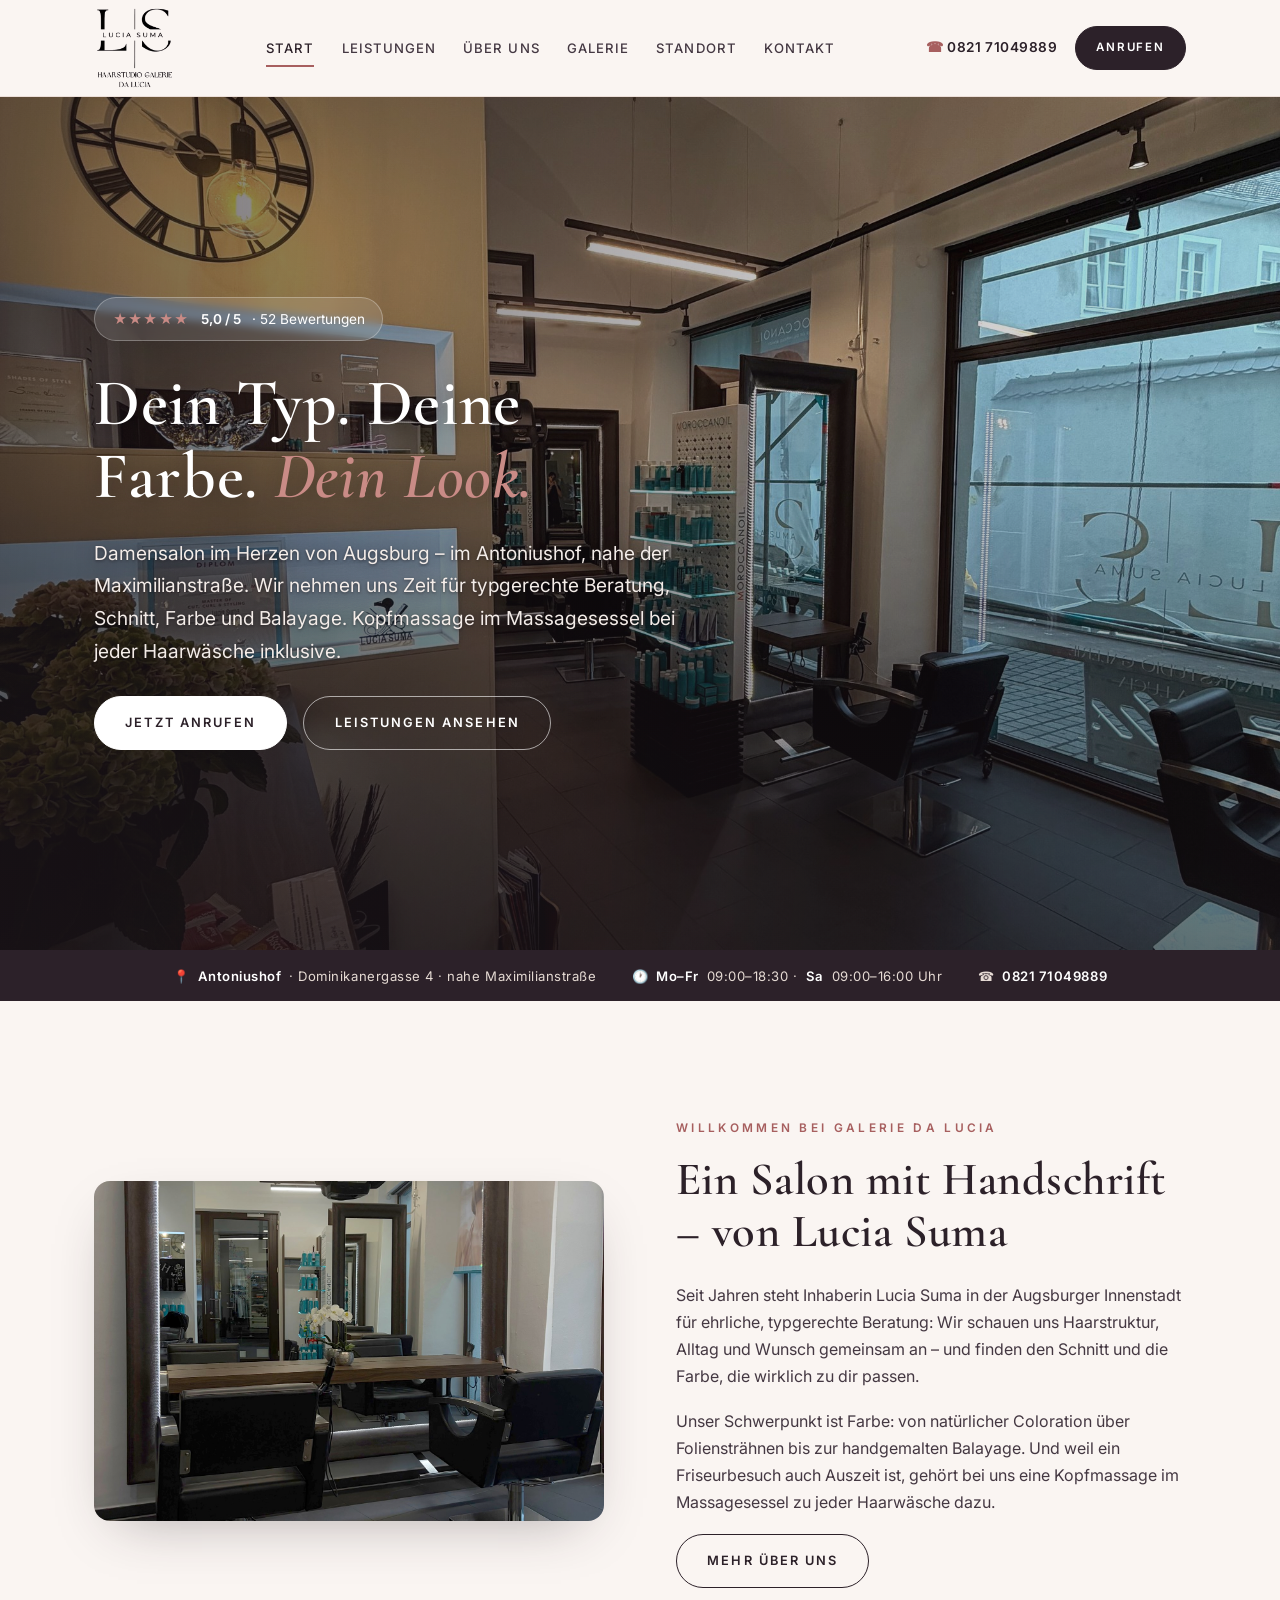
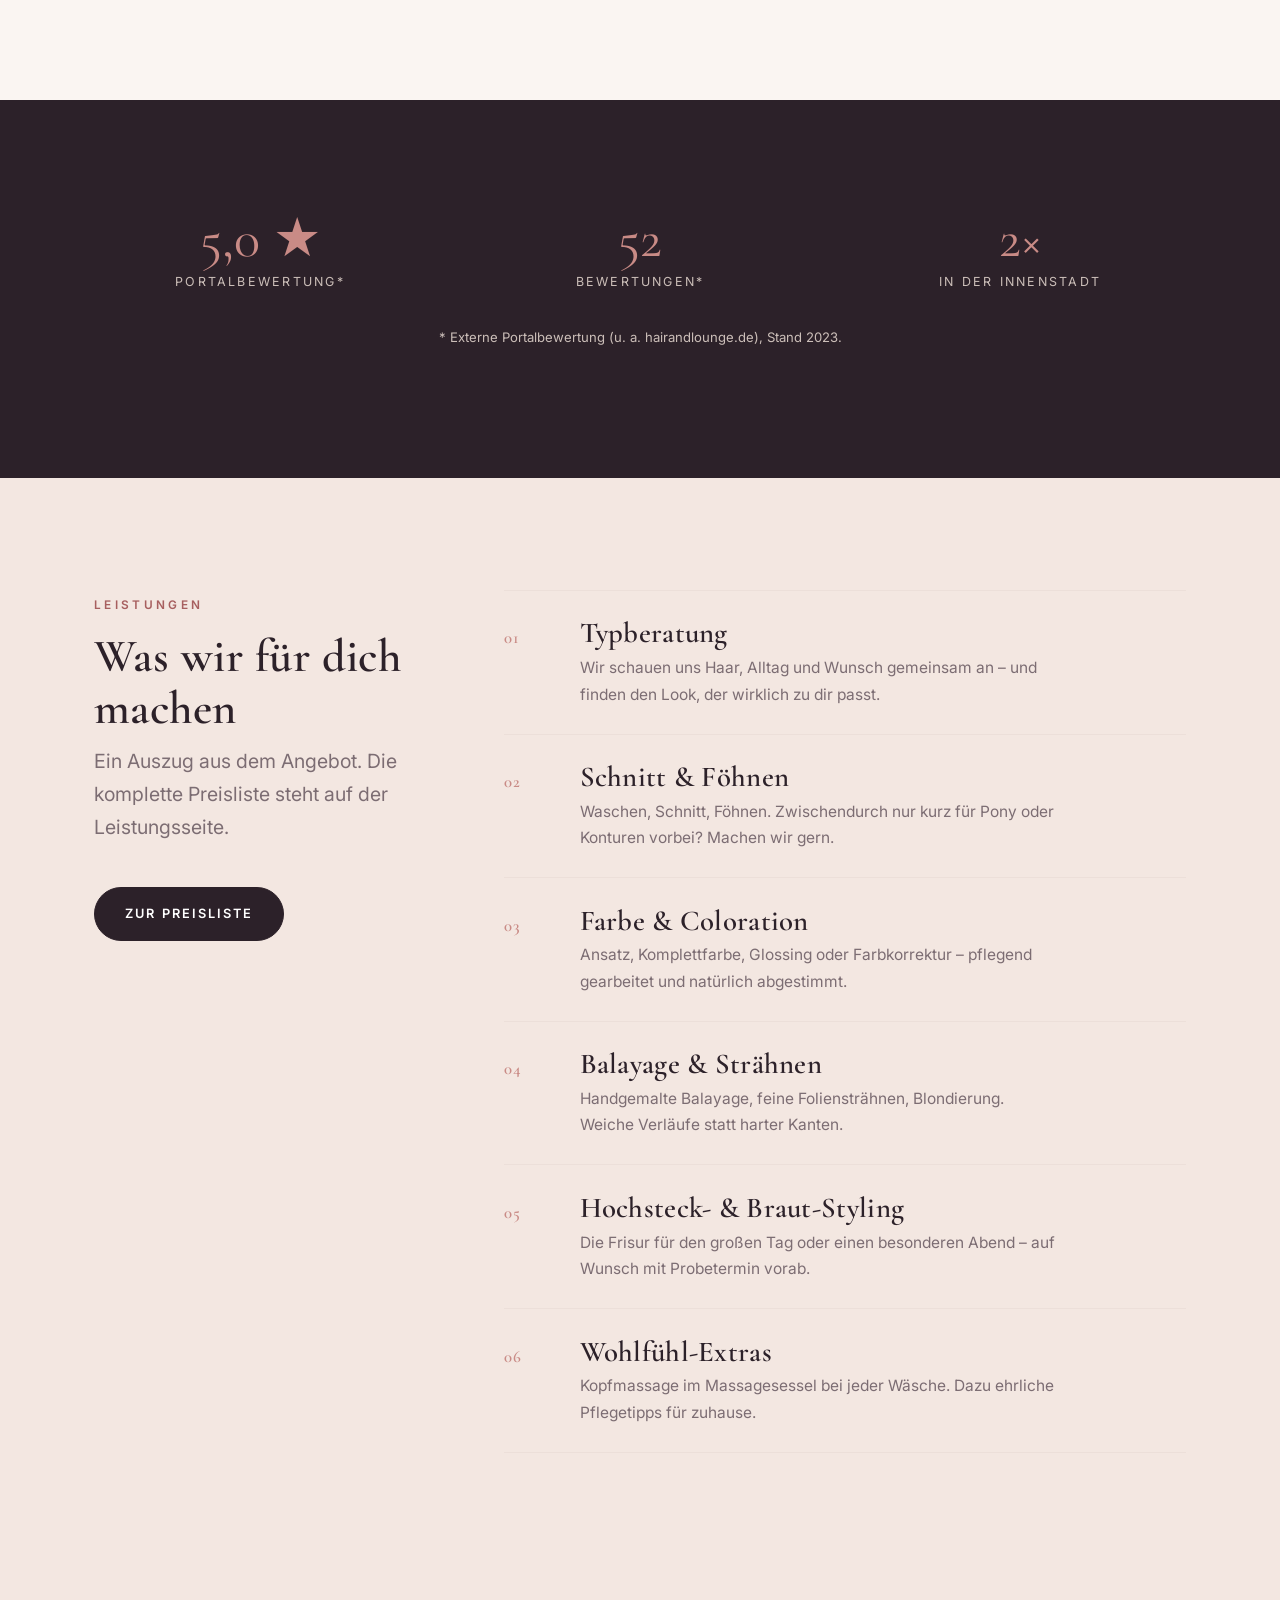
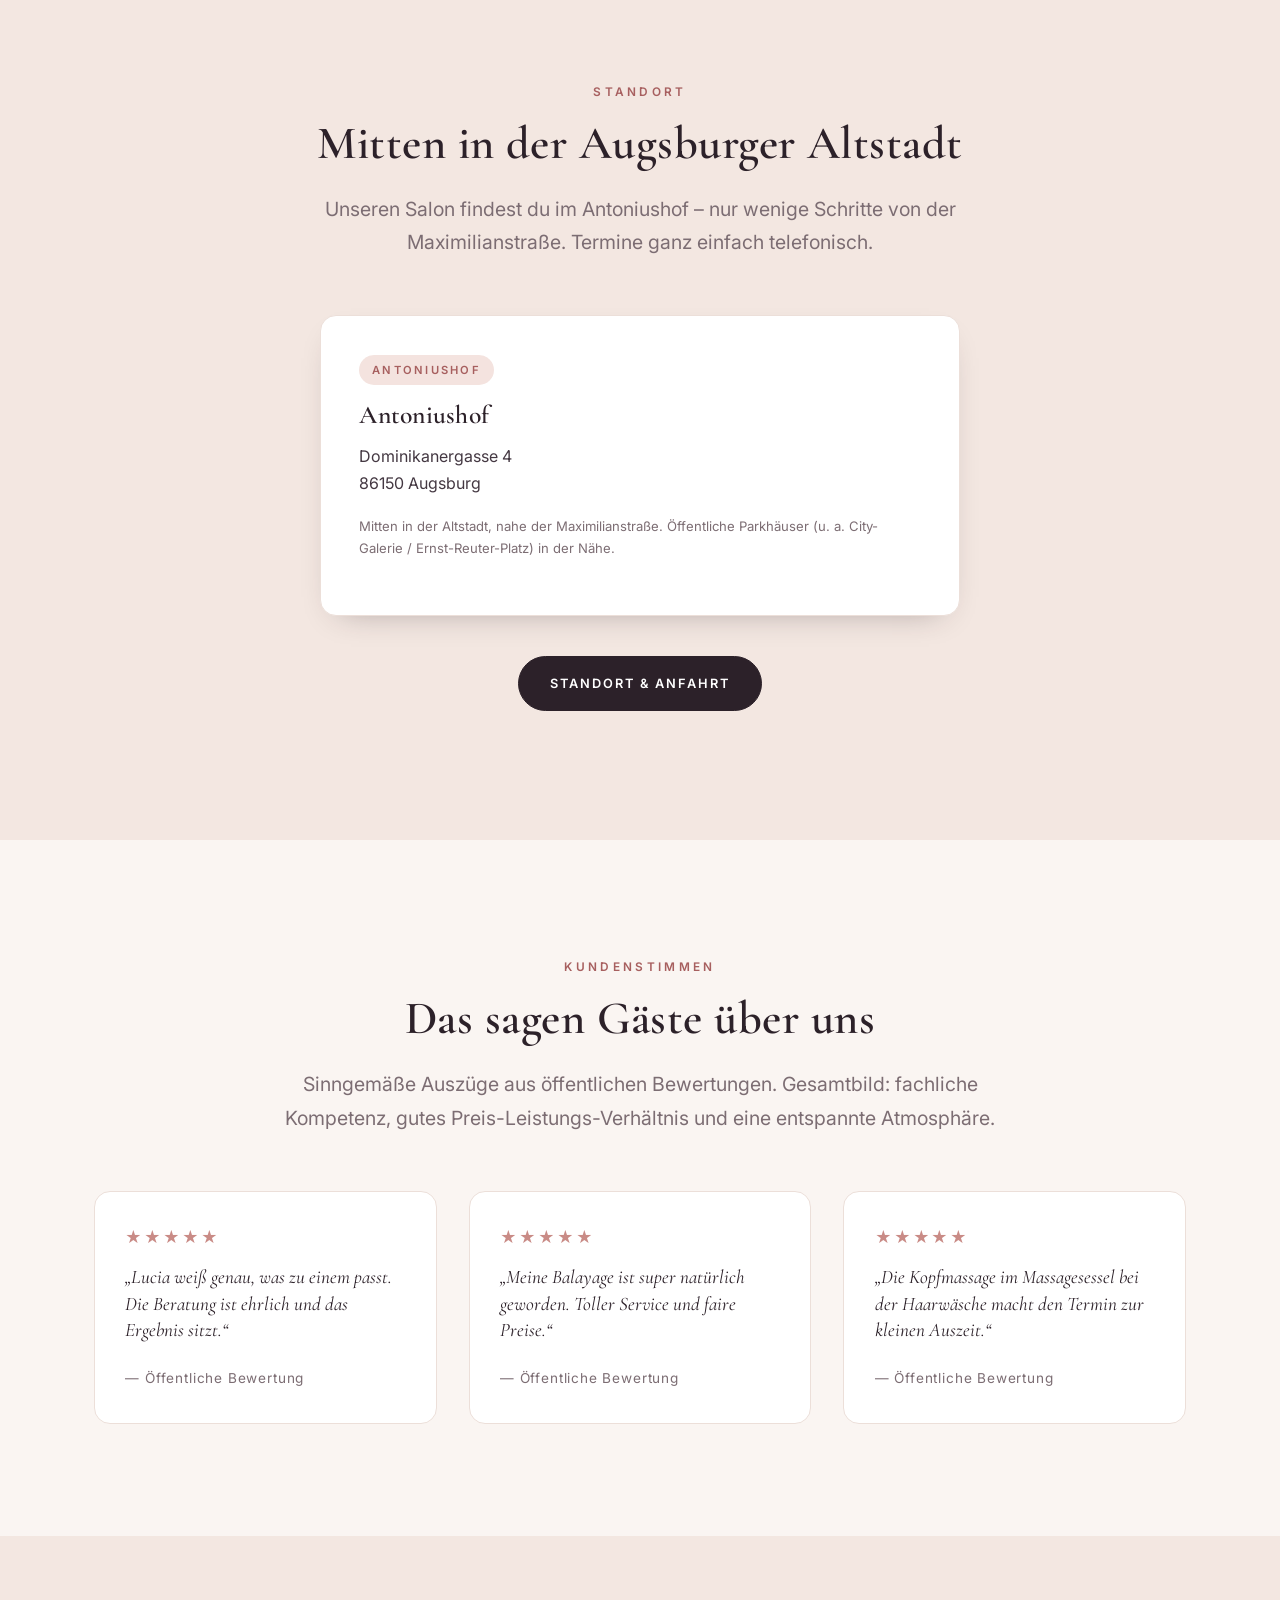
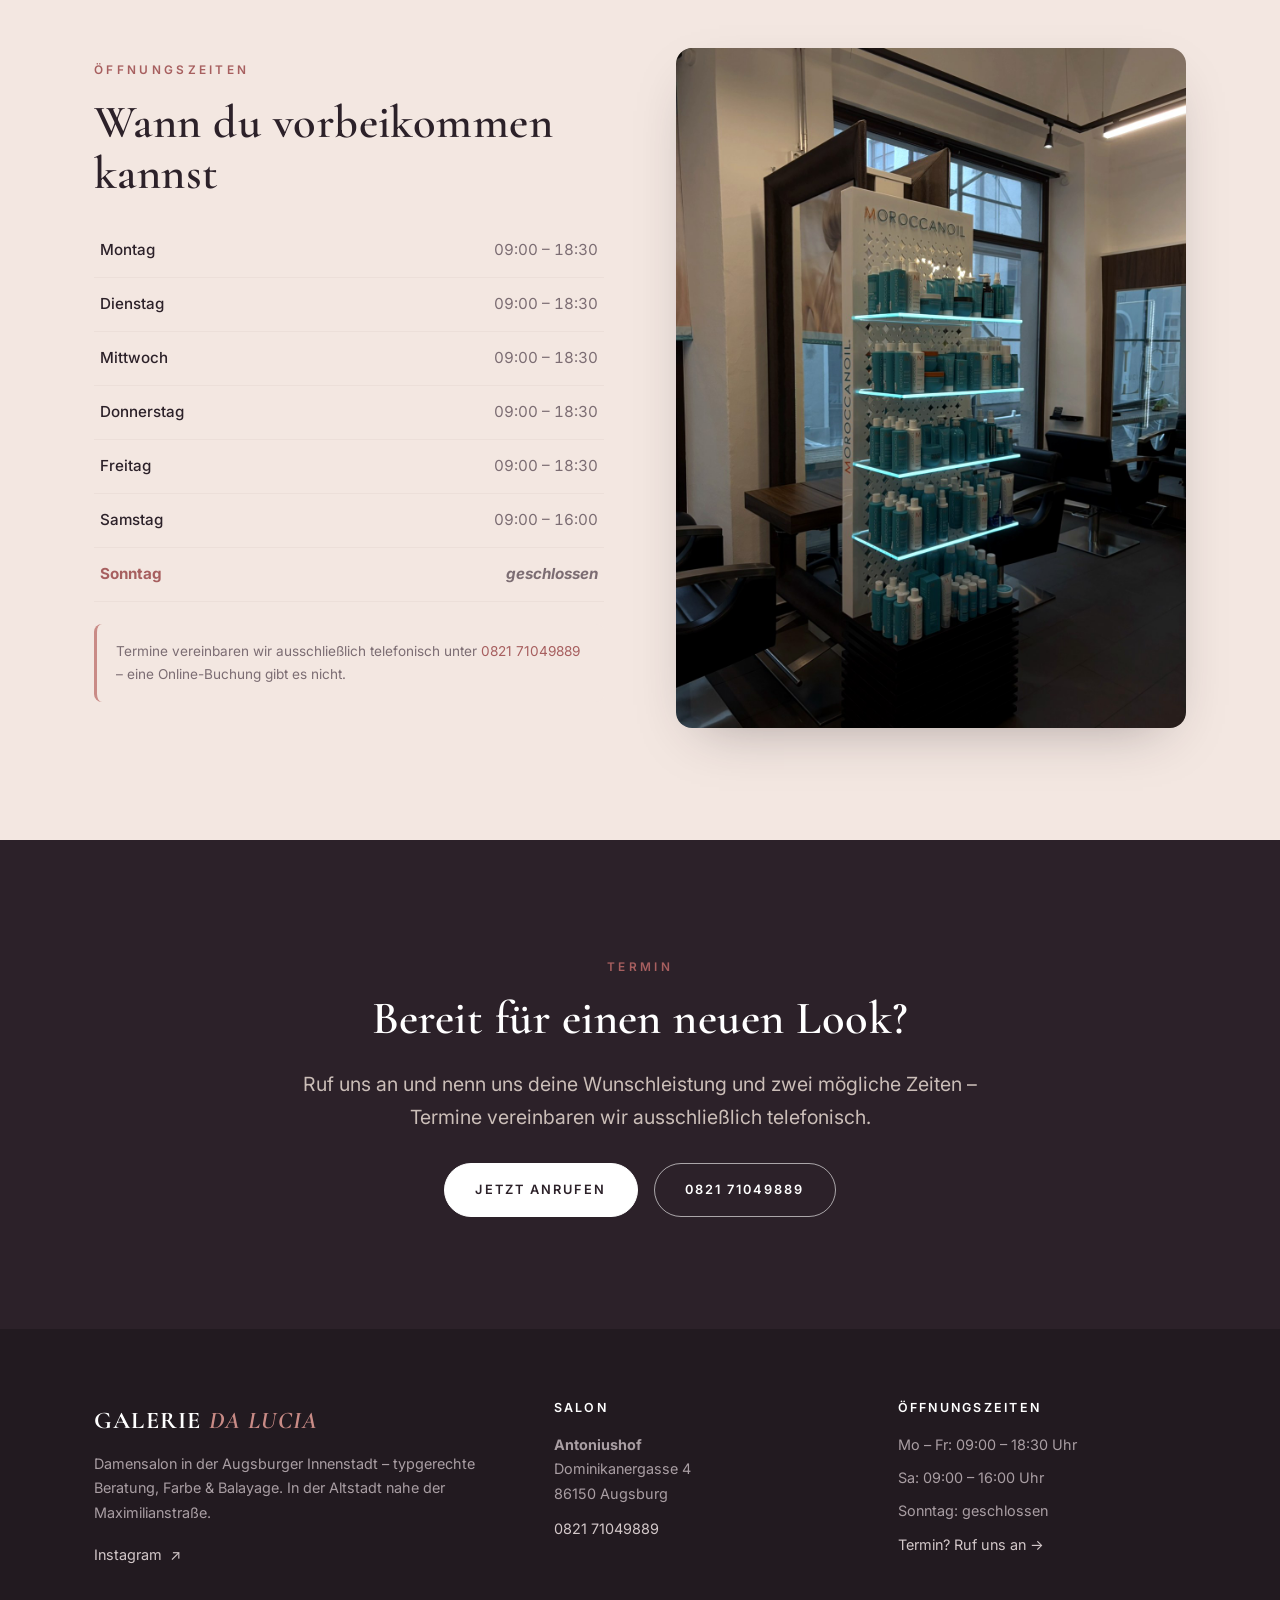
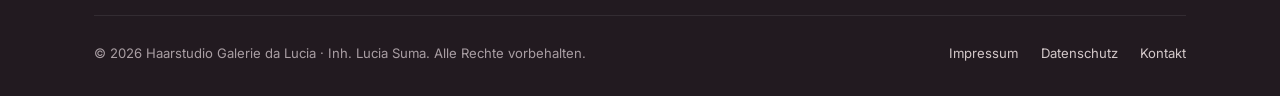
==== index.html @ c8b7c2e0 "Initial commit: Haarstudio Galerie da Lucia website Co-Authored-By: Claude Sonnet 5 <noreply@anthrop" ====
<!DOCTYPE html>
<html lang="de">
<head>
<meta charset="utf-8">
<meta name="viewport" content="width=device-width, initial-scale=1">
<title>Haarstudio Galerie da Lucia – Damensalon in Augsburg | Antoniushof, nahe Maximilianstraße</title>
<meta name="description" content="Haarstudio Galerie da Lucia – Damensalon in der Augsburger Altstadt. Typgerechte Beratung, Schnitt, Farbe und Balayage bei Lucia Suma. Im Antoniushof, Dominikanergasse 4, nahe der Maximilianstraße. Termin unter 0821 71049889.">
<link rel="icon" href="assets/img/favicon.svg" type="image/svg+xml">
<link rel="preconnect" href="https://fonts.googleapis.com">
<link rel="preconnect" href="https://fonts.gstatic.com" crossorigin>
<link href="https://fonts.googleapis.com/css2?family=Cormorant+Garamond:ital,wght@0,500;0,600;0,700;1,500;1,600;1,700&family=Inter:wght@400;500;600&display=swap" rel="stylesheet">
<link rel="stylesheet" href="css/style.css">
<meta property="og:type" content="business.business">
<meta property="og:title" content="Haarstudio Galerie da Lucia – Damensalon in Augsburg">
<meta property="og:description" content="Typgerechte Beratung, Schnitt, Farbe und Balayage bei Lucia Suma. Im Antoniushof in der Augsburger Altstadt, nahe der Maximilianstraße.">
<meta property="og:image" content="assets/img/hero.jpg">
<script type="application/ld+json">
{
  "@context": "https://schema.org",
  "@type": "HairSalon",
  "name": "Haarstudio Galerie da Lucia",
  "image": "assets/img/hero.jpg",
  "telephone": "+49 821 71049889",
  "priceRange": "€€",
  "founder": { "@type": "Person", "name": "Lucia Suma" },
  "address": {
    "@type": "PostalAddress",
    "name": "Antoniushof",
    "streetAddress": "Dominikanergasse 4",
    "postalCode": "86150",
    "addressLocality": "Augsburg",
    "addressCountry": "DE"
  },
  "openingHoursSpecification": [
    {
      "@type": "OpeningHoursSpecification",
      "dayOfWeek": ["Monday","Tuesday","Wednesday","Thursday","Friday"],
      "opens": "09:00",
      "closes": "18:30"
    },
    {
      "@type": "OpeningHoursSpecification",
      "dayOfWeek": ["Saturday"],
      "opens": "09:00",
      "closes": "16:00"
    }
  ],
  "sameAs": [
    "https://www.instagram.com/haarstudio_galerie_da_lucia/"
  ]
}
</script>
</head>
<body>

<header class="site-header">
  <div class="container site-header__inner">
    <a href="index.html" class="brand" aria-label="Haarstudio Galerie da Lucia – Lucia Suma"><img class="brand__logo" src="assets/img/logo.png" width="580" height="601" alt="Haarstudio Galerie da Lucia – Lucia Suma"></a>
    <nav class="nav" id="nav" aria-label="Hauptnavigation">
      <a href="index.html" aria-current="page">Start</a>
      <a href="leistungen.html">Leistungen</a>
      <a href="ueber-uns.html">Über uns</a>
      <a href="galerie.html">Galerie</a>
      <a href="standorte.html">Standort</a>
      <a href="kontakt.html">Kontakt</a>
    </nav>
    <div class="header-actions">
      <a href="tel:+4982171049889" class="header-phone">0821 71049889</a>
      <a href="tel:+4982171049889" class="btn btn--sm">Anrufen</a>
      <button class="nav-toggle" aria-label="Menü öffnen" aria-expanded="false" aria-controls="nav"><span></span></button>
    </div>
  </div>
</header>

<main>

  <!-- HERO -->
  <section class="hero">
    <div class="hero__bg">
      <img class="hero__img" src="assets/img/hero.jpg" alt="Innenraum des Haarstudio Galerie da Lucia in Augsburg – Stylingplätze, Produktregal und Schaufenster mit Schriftzug Lucia Suma" width="2000" height="1334" fetchpriority="high">
    </div>
    <div class="container hero__inner">
      <span class="rating-badge">
        <span class="stars">★★★★★</span>
        <strong>5,0 / 5</strong> &middot; 52 Bewertungen
      </span>
      <h1>Dein Typ. Deine Farbe. <em>Dein Look.</em></h1>
      <p>Damensalon im Herzen von Augsburg – im Antoniushof, nahe der Maximilianstraße. Wir nehmen uns Zeit für typgerechte Beratung, Schnitt, Farbe und Balayage. Kopfmassage im Massagesessel bei jeder Haarwäsche inklusive.</p>
      <div class="hero__cta">
        <a href="tel:+4982171049889" class="btn btn--light">Jetzt anrufen</a>
        <a href="leistungen.html" class="btn btn--ghost">Leistungen ansehen</a>
      </div>
    </div>
  </section>

  <!-- INFO BAR -->
  <div class="infobar">
    <div class="container">
      <span>📍 <strong>Antoniushof</strong> · Dominikanergasse 4 · nahe Maximilianstraße</span>
      <span>🕐 <strong>Mo–Fr</strong> 09:00–18:30 · <strong>Sa</strong> 09:00–16:00 Uhr</span>
      <span>☎ <strong>0821 71049889</strong></span>
    </div>
  </div>

  <!-- INTRO / SPLIT -->
  <section>
    <div class="container split reveal">
      <div class="split__media">
        <img src="assets/img/interior.jpg" alt="Stylingplatz im Haarstudio Galerie da Lucia: großer beleuchteter Spiegel, Holztresen mit Orchidee und schwarze Friseurstühle" width="1600" height="1067" loading="lazy" decoding="async">
      </div>
      <div>
        <span class="eyebrow">Willkommen bei Galerie da Lucia</span>
        <h2>Ein Salon mit Handschrift – von Lucia Suma</h2>
        <p>Seit Jahren steht Inhaberin Lucia Suma in der Augsburger Innenstadt für ehrliche, typgerechte Beratung: Wir schauen uns Haarstruktur, Alltag und Wunsch gemeinsam an – und finden den Schnitt und die Farbe, die wirklich zu dir passen.</p>
        <p>Unser Schwerpunkt ist Farbe: von natürlicher Coloration über Foliensträhnen bis zur handgemalten Balayage. Und weil ein Friseurbesuch auch Auszeit ist, gehört bei uns eine Kopfmassage im Massagesessel zu jeder Haarwäsche dazu.</p>
        <a href="ueber-uns.html" class="btn btn--ghost">Mehr über uns</a>
      </div>
    </div>
  </section>

  <!-- STATS -->
  <section class="section-ink">
    <div class="container stats reveal">
      <div class="stat"><span class="stat__num">5,0 ★</span><span class="stat__label">Portalbewertung*</span></div>
      <div class="stat"><span class="stat__num">52</span><span class="stat__label">Bewertungen*</span></div>
      <div class="stat"><span class="stat__num">2×</span><span class="stat__label">in der Innenstadt</span></div>
    </div>
    <div class="container" style="margin-top:2rem">
      <p class="lead" style="font-size:.82rem;text-align:center;margin-inline:auto">* Externe Portalbewertung (u.&nbsp;a. hairandlounge.de), Stand 2023.</p>
    </div>
  </section>

  <!-- LEISTUNGEN PREVIEW -->
  <section class="section-tint">
    <div class="container">
      <div class="services reveal">
        <div class="services__intro">
          <span class="eyebrow">Leistungen</span>
          <h2>Was wir für dich machen</h2>
          <p class="lead">Ein Auszug aus dem Angebot. Die komplette Preisliste steht auf der Leistungsseite.</p>
          <a href="leistungen.html" class="btn">Zur Preisliste</a>
        </div>
        <ol class="services__list">
          <li class="service-row">
            <span class="service-row__no">01</span>
            <div class="service-row__body">
              <h3>Typberatung</h3>
              <p>Wir schauen uns Haar, Alltag und Wunsch gemeinsam an – und finden den Look, der wirklich zu dir passt.</p>
            </div>
          </li>
          <li class="service-row">
            <span class="service-row__no">02</span>
            <div class="service-row__body">
              <h3>Schnitt &amp; Föhnen</h3>
              <p>Waschen, Schnitt, Föhnen. Zwischendurch nur kurz für Pony oder Konturen vorbei? Machen wir gern.</p>
            </div>
          </li>
          <li class="service-row">
            <span class="service-row__no">03</span>
            <div class="service-row__body">
              <h3>Farbe &amp; Coloration</h3>
              <p>Ansatz, Komplettfarbe, Glossing oder Farbkorrektur – pflegend gearbeitet und natürlich abgestimmt.</p>
            </div>
          </li>
          <li class="service-row">
            <span class="service-row__no">04</span>
            <div class="service-row__body">
              <h3>Balayage &amp; Strähnen</h3>
              <p>Handgemalte Balayage, feine Foliensträhnen, Blondierung. Weiche Verläufe statt harter Kanten.</p>
            </div>
          </li>
          <li class="service-row">
            <span class="service-row__no">05</span>
            <div class="service-row__body">
              <h3>Hochsteck- &amp; Braut-Styling</h3>
              <p>Die Frisur für den großen Tag oder einen besonderen Abend – auf Wunsch mit Probetermin vorab.</p>
            </div>
          </li>
          <li class="service-row">
            <span class="service-row__no">06</span>
            <div class="service-row__body">
              <h3>Wohlfühl-Extras</h3>
              <p>Kopfmassage im Massagesessel bei jeder Wäsche. Dazu ehrliche Pflegetipps für zuhause.</p>
            </div>
          </li>
        </ol>
      </div>
    </div>
  </section>

  <!-- STANDORTE TEASER -->
  <section class="section-tint">
    <div class="container">
      <div class="section-head text-center reveal">
        <span class="eyebrow">Standort</span>
        <h2>Mitten in der Augsburger Altstadt</h2>
        <p class="lead mx-auto">Unseren Salon findest du im Antoniushof – nur wenige Schritte von der Maximilianstraße. Termine ganz einfach telefonisch.</p>
      </div>
      <div class="location-stack reveal" style="grid-template-columns:1fr;max-width:640px;margin-inline:auto">
        <div class="location-card">
          <div class="location-card__body">
            <span class="location-card__tag">Antoniushof</span>
            <h3>Antoniushof</h3>
            <p>Dominikanergasse 4<br>86150 Augsburg</p>
            <p class="form-note">Mitten in der Altstadt, nahe der Maximilianstraße. Öffentliche Parkhäuser (u.&nbsp;a. City-Galerie / Ernst-Reuter-Platz) in der Nähe.</p>
          </div>
        </div>
      </div>
      <p class="text-center reveal" style="margin-top:2.5rem">
        <a href="standorte.html" class="btn">Standort &amp; Anfahrt</a>
      </p>
    </div>
  </section>

  <!-- TESTIMONIALS -->
  <section>
    <div class="container">
      <div class="section-head text-center reveal">
        <span class="eyebrow">Kundenstimmen</span>
        <h2>Das sagen Gäste über uns</h2>
        <p class="lead mx-auto">Sinngemäße Auszüge aus öffentlichen Bewertungen. Gesamtbild: fachliche Kompetenz, gutes Preis-Leistungs-Verhältnis und eine entspannte Atmosphäre.</p>
      </div>
      <div class="quote-grid reveal">
        <div class="quote-card">
          <div class="stars">★★★★★</div>
          <blockquote>„Lucia weiß genau, was zu einem passt. Die Beratung ist ehrlich und das Ergebnis sitzt.“</blockquote>
          <cite>— Öffentliche Bewertung</cite>
        </div>
        <div class="quote-card">
          <div class="stars">★★★★★</div>
          <blockquote>„Meine Balayage ist super natürlich geworden. Toller Service und faire Preise.“</blockquote>
          <cite>— Öffentliche Bewertung</cite>
        </div>
        <div class="quote-card">
          <div class="stars">★★★★★</div>
          <blockquote>„Die Kopfmassage im Massagesessel bei der Haarwäsche macht den Termin zur kleinen Auszeit.“</blockquote>
          <cite>— Öffentliche Bewertung</cite>
        </div>
      </div>
    </div>
  </section>

  <!-- HOURS + CTA -->
  <section class="section-tint">
    <div class="container split split--media-right reveal">
      <div>
        <span class="eyebrow">Öffnungszeiten</span>
        <h2>Wann du vorbeikommen kannst</h2>
        <table class="hours-table" aria-label="Öffnungszeiten">
          <tbody>
            <tr><th>Montag</th><td>09:00 – 18:30</td></tr>
            <tr><th>Dienstag</th><td>09:00 – 18:30</td></tr>
            <tr><th>Mittwoch</th><td>09:00 – 18:30</td></tr>
            <tr><th>Donnerstag</th><td>09:00 – 18:30</td></tr>
            <tr><th>Freitag</th><td>09:00 – 18:30</td></tr>
            <tr><th>Samstag</th><td>09:00 – 16:00</td></tr>
            <tr class="closed"><th>Sonntag</th><td>geschlossen</td></tr>
          </tbody>
        </table>
        <p class="price-note" style="margin-top:1.4rem">Termine vereinbaren wir ausschließlich telefonisch unter <a href="tel:+4982171049889">0821 71049889</a> – eine Online-Buchung gibt es nicht.</p>
      </div>
      <div class="split__media">
        <img src="assets/img/story.jpg" alt="Moroccanoil-Produktdisplay im Haarstudio Galerie da Lucia" width="1200" height="1600" loading="lazy" decoding="async">
      </div>
    </div>
  </section>

  <!-- CTA BAND -->
  <section class="cta-band">
    <div class="container reveal">
      <span class="eyebrow">Termin</span>
      <h2>Bereit für einen neuen Look?</h2>
      <p class="lead">Ruf uns an und nenn uns deine Wunschleistung und zwei mögliche Zeiten – Termine vereinbaren wir ausschließlich telefonisch.</p>
      <div class="hero__cta">
        <a href="tel:+4982171049889" class="btn btn--light">Jetzt anrufen</a>
        <a href="tel:+4982171049889" class="btn btn--ghost" style="color:#fff;border-color:rgba(255,255,255,.6)">0821 71049889</a>
      </div>
    </div>
  </section>

</main>

<footer class="site-footer">
  <div class="container">
    <div class="footer-grid">
      <div>
        <div class="footer-brand">Galerie <span>da&nbsp;Lucia</span></div>
        <p>Damensalon in der Augsburger Innenstadt – typgerechte Beratung, Farbe &amp; Balayage. In der Altstadt nahe der Maximilianstraße.</p>
        <a href="https://www.instagram.com/haarstudio_galerie_da_lucia/" target="_blank" rel="noopener">Instagram &nbsp;↗</a>
      </div>
      <div>
        <h4>Salon</h4>
        <ul>
          <li><strong>Antoniushof</strong><br>Dominikanergasse 4<br>86150 Augsburg</li>
          <li style="margin-top:.7rem"><a href="tel:+4982171049889">0821 71049889</a></li>
        </ul>
      </div>
      <div>
        <h4>Öffnungszeiten</h4>
        <ul>
          <li>Mo – Fr: 09:00 – 18:30 Uhr</li>
          <li>Sa: 09:00 – 16:00 Uhr</li>
          <li>Sonntag: geschlossen</li>
          <li style="margin-top:.6rem"><a href="tel:+4982171049889">Termin? Ruf uns an →</a></li>
        </ul>
      </div>
    </div>
    <div class="footer-bottom">
      <span>© <span data-year>2026</span> Haarstudio Galerie da Lucia · Inh. Lucia Suma. Alle Rechte vorbehalten.</span>
      <nav>
        <a href="impressum.html">Impressum</a>
        <a href="datenschutz.html">Datenschutz</a>
        <a href="kontakt.html">Kontakt</a>
      </nav>
    </div>
  </div>
</footer>

<script src="js/main.js"></script>
</body>
</html>
---- css/style.css ----
/* =========================================================
   Haarstudio Galerie da Lucia – Stylesheet
   Damensalon · Augsburg · Antoniushof (nahe Maximilianstraße)
   ========================================================= */

/* ---------- Design Tokens ---------- */
:root {
  --ink:        #2c2129;
  --ink-soft:   #443842;
  --muted:      #7c6d73;
  --line:       #ecdfd9;
  --paper:      #faf5f2;
  --paper-2:    #f3e7e1;
  --white:      #ffffff;

  --rose:       #c98b86;
  --rose-dark:  #a75f5f;
  --rose-tint:  #f4e3df;
  --gold:       #c7a875;
  --gold-dark:  #a9884f;

  --maxw: 1180px;
  --gutter: clamp(1.1rem, 4vw, 2.75rem);
  --radius: 8px;
  --radius-lg: 16px;
  --shadow: 0 20px 55px -24px rgba(44, 33, 41, .38);
  --shadow-sm: 0 12px 32px -20px rgba(44, 33, 41, .45);

  --font-head: "Cormorant Garamond", "Iowan Old Style", Georgia, serif;
  --font-body: "Inter", -apple-system, BlinkMacSystemFont, "Segoe UI", Roboto, sans-serif;

  --ease: cubic-bezier(.4, 0, .2, 1);
}

/* ---------- Reset / Base ---------- */
* { box-sizing: border-box; }

html { scroll-behavior: smooth; -webkit-text-size-adjust: 100%; }

body {
  margin: 0;
  font-family: var(--font-body);
  font-size: 1rem;
  line-height: 1.7;
  color: var(--ink-soft);
  background: var(--paper);
  -webkit-font-smoothing: antialiased;
}

img { max-width: 100%; height: auto; display: block; }

a { color: var(--rose-dark); text-decoration: none; transition: color .2s var(--ease); }
a:hover { color: var(--ink); }

h1, h2, h3, h4 {
  font-family: var(--font-head);
  color: var(--ink);
  font-weight: 600;
  line-height: 1.12;
  margin: 0 0 .5em;
  letter-spacing: .01em;
}

h1 { font-size: clamp(2.4rem, 6vw, 4.1rem); }
h2 { font-size: clamp(1.9rem, 4.4vw, 2.9rem); }
h3 { font-size: clamp(1.25rem, 2.6vw, 1.6rem); }

p { margin: 0 0 1.1rem; }

ul { margin: 0 0 1.1rem; padding-left: 1.2rem; }

hr { border: 0; border-top: 1px solid var(--line); margin: 2.5rem 0; }

.container {
  width: 100%;
  max-width: var(--maxw);
  margin-inline: auto;
  padding-inline: var(--gutter);
}

section { padding-block: clamp(3.5rem, 9vw, 7rem); }

.section-tint { background: var(--paper-2); }
.section-ink {
  background: var(--ink);
  color: #e6dbd4;
}
.section-ink h1, .section-ink h2, .section-ink h3 { color: var(--white); }

.eyebrow {
  display: inline-block;
  font-family: var(--font-body);
  font-size: .74rem;
  letter-spacing: .28em;
  text-transform: uppercase;
  color: var(--rose-dark);
  margin-bottom: 1rem;
  font-weight: 600;
}
.section-ink .eyebrow { color: var(--rose); }

.lead {
  font-size: clamp(1.05rem, 2vw, 1.22rem);
  color: var(--muted);
  max-width: 60ch;
}
.section-ink .lead { color: #ccbfb9; }

.text-center { text-align: center; }
.mx-auto { margin-inline: auto; }

/* ---------- Buttons ---------- */
.btn {
  display: inline-flex;
  align-items: center;
  gap: .55rem;
  padding: .95rem 1.9rem;
  font-family: var(--font-body);
  font-size: .8rem;
  font-weight: 600;
  letter-spacing: .16em;
  text-transform: uppercase;
  border: 1px solid var(--ink);
  background: var(--ink);
  color: var(--white);
  border-radius: 999px;
  cursor: pointer;
  transition: background .22s var(--ease), color .22s var(--ease), border-color .22s var(--ease), transform .22s var(--ease);
}
.btn:hover { background: var(--rose-dark); border-color: var(--rose-dark); color: var(--white); transform: translateY(-2px); }

.btn--ghost { background: transparent; color: var(--ink); }
.btn--ghost:hover { background: var(--ink); color: var(--white); }

.btn--light {
  background: var(--white);
  color: var(--ink);
  border-color: var(--white);
}
.btn--light:hover { background: var(--rose); border-color: var(--rose); color: var(--ink); }

.btn--sm { padding: .7rem 1.25rem; font-size: .72rem; }

/* ---------- Header ---------- */
.site-header {
  position: sticky;
  top: 0;
  z-index: 100;
  background: rgba(250, 245, 242, .92);
  backdrop-filter: blur(10px);
  border-bottom: 1px solid var(--line);
  transition: transform .35s ease;
  will-change: transform;
}
.site-header.is-hidden {
  transform: translateY(-100%);
}
body.nav-open .site-header {
  transform: none;
}
@media (prefers-reduced-motion: reduce) {
  .site-header { transition: none; }
}
.site-header__inner {
  display: flex;
  align-items: center;
  justify-content: space-between;
  gap: 1.5rem;
  min-height: 96px;
}
.brand {
  display: inline-flex;
  align-items: center;
  flex: none;
  line-height: 0;
}
.brand__logo {
  display: block;
  height: 84px;
  width: auto;
}

.nav {
  display: flex;
  align-items: center;
  gap: 1.7rem;
}
.nav a {
  font-size: .82rem;
  font-weight: 500;
  letter-spacing: .08em;
  color: var(--ink-soft);
  text-transform: uppercase;
  padding: .3rem 0;
  position: relative;
}
.nav a::after {
  content: "";
  position: absolute;
  left: 0; bottom: -3px;
  width: 0; height: 1.5px;
  background: var(--rose-dark);
  transition: width .25s var(--ease);
}
.nav a:hover::after,
.nav a[aria-current="page"]::after { width: 100%; }
.nav a[aria-current="page"] { color: var(--ink); }

.header-actions { display: flex; align-items: center; gap: 1.1rem; }
.header-phone {
  font-weight: 600;
  font-size: .85rem;
  letter-spacing: .04em;
  color: var(--ink);
  white-space: nowrap;
}
.header-phone::before { content: "\260E  "; color: var(--rose-dark); }

.nav-toggle {
  display: none;
  width: 44px; height: 44px;
  border: 1px solid var(--line);
  background: var(--white);
  border-radius: var(--radius);
  cursor: pointer;
  padding: 0;
}
.nav-toggle span,
.nav-toggle span::before,
.nav-toggle span::after {
  display: block;
  width: 20px; height: 2px;
  background: var(--ink);
  margin-inline: auto;
  position: relative;
  transition: transform .25s var(--ease), opacity .25s var(--ease);
}
.nav-toggle span::before { content: ""; position: absolute; top: -6px; left: 0; }
.nav-toggle span::after  { content: ""; position: absolute; top: 6px;  left: 0; }
.nav-open .nav-toggle span { background: transparent; }
.nav-open .nav-toggle span::before { transform: translateY(6px) rotate(45deg); }
.nav-open .nav-toggle span::after  { transform: translateY(-6px) rotate(-45deg); }

/* ---------- Hero ---------- */
.hero {
  position: relative;
  min-height: min(88vh, 780px);
  display: flex;
  align-items: flex-end;
  color: var(--white);
  overflow: hidden;
}
.hero__bg { position: absolute; inset: 0; z-index: 0; }
.hero__img {
  width: 100%;
  height: 100%;
  object-fit: cover;
  object-position: center;
  display: block;
}
.hero__bg::after {
  content: "";
  position: absolute;
  inset: 0;
  background:
    linear-gradient(
      95deg,
      rgba(28, 21, 26, .58) 0%,
      rgba(28, 21, 26, .38) 34%,
      rgba(28, 21, 26, .12) 64%,
      rgba(28, 21, 26, .02) 100%
    ),
    linear-gradient(
      180deg,
      rgba(28, 21, 26, .06) 0%,
      rgba(28, 21, 26, .16) 45%,
      rgba(28, 21, 26, .60) 100%
    );
}
.hero__inner {
  position: relative;
  z-index: 1;
  padding-block: clamp(2.5rem, 8vw, 5.5rem);
}
.hero h1 {
  color: var(--white);
  max-width: 18ch;
  margin-bottom: .35em;
  text-shadow: 0 2px 20px rgba(28, 21, 26, .4);
}
.hero h1 em { font-style: italic; color: var(--rose); }
.hero p {
  max-width: 50ch;
  font-size: clamp(1rem, 2vw, 1.2rem);
  color: #f3ece8;
  text-shadow: 0 1px 3px rgba(28, 21, 26, .55), 0 2px 18px rgba(28, 21, 26, .5);
}
.hero__cta { display: flex; flex-wrap: wrap; gap: 1rem; margin-top: 1.8rem; }
.hero .btn--ghost {
  background: transparent;
  color: var(--white);
  border-color: rgba(255, 255, 255, .6);
}
.hero .btn--ghost:hover { background: var(--white); color: var(--ink); border-color: var(--white); }

.rating-badge {
  display: inline-flex;
  align-items: center;
  gap: .7rem;
  background: rgba(255,255,255,.12);
  border: 1px solid rgba(255,255,255,.28);
  backdrop-filter: blur(4px);
  padding: .6rem 1.1rem;
  border-radius: 999px;
  font-size: .85rem;
  margin-bottom: 1.6rem;
}
.rating-badge .stars { color: var(--rose); letter-spacing: .1em; }
.rating-badge strong { font-weight: 600; }

/* ---------- Info Bar ---------- */
.infobar {
  background: var(--ink);
  color: #e6dbd4;
  font-size: .82rem;
  letter-spacing: .04em;
}
.infobar .container {
  display: flex;
  flex-wrap: wrap;
  gap: .6rem 2.2rem;
  justify-content: center;
  padding-block: .9rem;
  text-align: center;
}
.infobar strong { color: var(--white); font-weight: 600; }
.infobar span { display: inline-flex; align-items: center; gap: .5rem; }

/* ---------- Layout helpers ---------- */
.split {
  display: grid;
  grid-template-columns: 1fr 1fr;
  gap: clamp(2rem, 6vw, 4.5rem);
  align-items: center;
}
.split--media-right .split__media { order: 2; }
.split__media img {
  border-radius: var(--radius-lg);
  box-shadow: var(--shadow);
  width: 100%;
  object-fit: cover;
}

.section-head { max-width: 46rem; margin-bottom: clamp(2rem, 5vw, 3.5rem); }
.section-head.text-center { margin-inline: auto; }

/* ---------- Stat row ---------- */
.stats {
  display: grid;
  grid-template-columns: repeat(3, 1fr);
  gap: clamp(1.5rem, 4vw, 3rem);
  text-align: center;
}
.stat__num {
  font-family: var(--font-head);
  font-size: clamp(2.4rem, 5vw, 3.4rem);
  color: var(--rose);
  line-height: 1;
  display: block;
}
.stat__label {
  font-size: .78rem;
  letter-spacing: .18em;
  text-transform: uppercase;
  color: var(--muted);
}
.section-ink .stat__label { color: #cbbeb8; }

/* ---------- Service cards ---------- */
.card-grid {
  display: grid;
  grid-template-columns: repeat(auto-fit, minmax(260px, 1fr));
  gap: clamp(1.2rem, 3vw, 2rem);
}
.card-grid--4 { grid-template-columns: 1fr; }
@media (min-width: 640px) { .card-grid--4 { grid-template-columns: repeat(2, 1fr); } }
@media (min-width: 1080px) { .card-grid--4 { grid-template-columns: repeat(4, 1fr); } }
.service-card {
  border-top: 1px solid var(--line);
  padding-top: 1.6rem;
}
.service-card__icon {
  width: 22px; height: 22px;
  display: grid; place-items: center;
  color: var(--rose-dark);
  margin-bottom: 1rem;
}
.service-card__icon svg { width: 22px; height: 22px; }
.service-card h3 { margin-bottom: .5rem; font-size: 1.2rem; }
.service-card p { font-size: .95rem; color: var(--muted); margin-bottom: 0; line-height: 1.6; }

/* Helle Ghost-Variante für dunkle (.section-ink) Abschnitte */
.service-card--ghost {
  border-top: 1px solid rgba(255, 255, 255, .18);
}
.service-card--ghost .service-card__icon {
  color: var(--rose);
}
.service-card--ghost h3 { color: var(--white); }
.service-card--ghost p { color: #cbbeb8; }

/* ---------- Leistungen-Index (Startseite) ---------- */
.services {
  display: grid;
  grid-template-columns: minmax(0, 20rem) 1fr;
  gap: clamp(2rem, 7vw, 6rem);
  align-items: start;
}
.services__intro { position: sticky; top: 7.5rem; }
.services__intro .eyebrow { margin-bottom: 1rem; }
.services__intro h2 { margin-bottom: .6rem; }
.services__intro .btn { margin-top: 1.6rem; }

.services__list {
  list-style: none;
  margin: 0;
  padding: 0;
  border-top: 1px solid var(--line);
}
.service-row {
  display: grid;
  grid-template-columns: 3rem 1fr;
  gap: 0 1.75rem;
  padding: 1.6rem 0;
  border-bottom: 1px solid var(--line);
  transition: padding-left .3s var(--ease), border-color .3s var(--ease);
}
.service-row:hover { padding-left: .5rem; border-bottom-color: var(--rose); }
.service-row__no {
  font-family: var(--font-head);
  font-size: 1.05rem;
  font-weight: 600;
  color: var(--rose);
  letter-spacing: .08em;
  padding-top: .5rem;
}
.service-row__body h3 {
  font-size: clamp(1.35rem, 2.6vw, 1.8rem);
  font-weight: 600;
  line-height: 1.15;
  margin-bottom: .35rem;
}
.service-row__body p {
  color: var(--muted);
  font-size: .97rem;
  max-width: 48ch;
  margin: 0;
}
@media (max-width: 860px) {
  .services { grid-template-columns: 1fr; gap: 2.25rem; }
  .services__intro { position: static; }
}
@media (max-width: 460px) {
  .service-row { grid-template-columns: 1fr; gap: .3rem; }
  .service-row__no { padding-top: 0; }
}

/* ---------- Price list ---------- */
.price-block { margin-bottom: 3rem; }
.price-block h3 {
  padding-bottom: .6rem;
  border-bottom: 2px solid var(--rose);
  display: inline-block;
  margin-bottom: 1.4rem;
}
.price-list { list-style: none; margin: 0; padding: 0; }
.price-list li {
  display: flex;
  align-items: baseline;
  gap: 1rem;
  padding: .85rem 0;
  border-bottom: 1px dashed var(--line);
}
.price-list .name { font-weight: 500; color: var(--ink); }
.price-list .desc { display: block; font-size: .85rem; color: var(--muted); font-weight: 400; }
.price-list .dots {
  flex: 1;
  border-bottom: 1px dotted var(--line);
  transform: translateY(-4px);
}
.price-list .price { font-weight: 600; color: var(--rose-dark); white-space: nowrap; }

.price-note {
  font-size: .85rem;
  color: var(--muted);
  background: var(--paper-2);
  border-left: 3px solid var(--rose);
  padding: 1rem 1.2rem;
  border-radius: var(--radius);
}

/* ---------- Gallery ---------- */
.gallery-grid {
  display: grid;
  grid-template-columns: repeat(3, 1fr);
  gap: 16px;
}
.gallery-grid a {
  display: block;
  overflow: hidden;
  border-radius: var(--radius);
  aspect-ratio: 1 / 1;
}
.gallery-grid img {
  width: 100%; height: 100%;
  object-fit: cover;
  transition: transform .5s var(--ease);
}
.gallery-grid a:hover img { transform: scale(1.06); }

/* Lightbox */
.lightbox {
  position: fixed;
  inset: 0;
  background: rgba(28, 22, 26, .93);
  display: none;
  align-items: center;
  justify-content: center;
  z-index: 200;
  padding: 5vw;
}
.lightbox.open { display: flex; }
.lightbox img {
  max-width: 100%;
  max-height: 90vh;
  border-radius: var(--radius);
  box-shadow: var(--shadow);
}
.lightbox__close {
  position: absolute;
  top: 1.4rem; right: 1.8rem;
  background: none; border: 0;
  color: var(--white);
  font-size: 2.4rem;
  line-height: 1;
  cursor: pointer;
}

/* ---------- Testimonials ---------- */
.quote-grid {
  display: grid;
  grid-template-columns: repeat(auto-fit, minmax(280px, 1fr));
  gap: clamp(1.2rem, 3vw, 2rem);
}
.quote-card {
  background: var(--white);
  border: 1px solid var(--line);
  border-radius: var(--radius-lg);
  padding: 2rem 1.9rem;
}
.quote-card .stars { color: var(--rose); letter-spacing: .12em; margin-bottom: .8rem; }
.quote-card blockquote {
  margin: 0 0 1.2rem;
  font-family: var(--font-head);
  font-size: 1.2rem;
  font-style: italic;
  color: var(--ink);
  line-height: 1.4;
}
.quote-card cite { font-style: normal; font-size: .85rem; letter-spacing: .06em; color: var(--muted); }

/* ---------- Team ---------- */
.team-grid {
  display: grid;
  grid-template-columns: repeat(auto-fit, minmax(220px, 1fr));
  gap: clamp(1.4rem, 4vw, 2.5rem);
}
.team-member img {
  border-radius: var(--radius-lg);
  aspect-ratio: 3 / 4;
  object-fit: cover;
  margin-bottom: 1rem;
  box-shadow: var(--shadow-sm);
}
.team-member h3 { margin-bottom: .1rem; }
.team-member .role { font-size: .8rem; letter-spacing: .16em; text-transform: uppercase; color: var(--rose-dark); }

/* ---------- Team-Slider ---------- */
.team-slider {
  max-width: 380px;
  margin: 0 auto;
}
.team-slider:focus-visible {
  outline: 2px solid var(--rose-dark);
  outline-offset: 6px;
  border-radius: var(--radius);
}
.team-slider__viewport { overflow: hidden; }
.team-slider__track {
  display: flex;
  transition: transform .55s var(--ease);
  will-change: transform;
}
.team-slide {
  flex: 0 0 100%;
  min-width: 0;
  padding: .3rem;
}
.team-slide__card {
  margin: 0;
  text-align: center;
}
.team-slide__photo {
  height: clamp(240px, 38vh, 360px);
  border-radius: var(--radius-lg);
  overflow: hidden;
  background: var(--paper-2);
  box-shadow: var(--shadow-sm);
}
.team-slide__photo img {
  width: 100%;
  height: 100%;
  object-fit: cover;
  display: block;
}
.team-slide__photo--empty {
  display: grid;
  place-items: center;
  color: var(--muted);
  font-size: .8rem;
  letter-spacing: .14em;
  text-transform: uppercase;
}
.team-slide__body { padding: 1rem .5rem 0; }
.team-slide__body h3 { margin-bottom: .1rem; font-size: 1.4rem; }
.team-slide__body .role {
  font-size: .74rem;
  letter-spacing: .16em;
  text-transform: uppercase;
  color: var(--rose-dark);
  margin-bottom: .6rem;
}
.team-slide__story { color: var(--muted); margin: 0; font-size: .92rem; }

.team-slider__controls {
  display: flex;
  align-items: center;
  justify-content: center;
  gap: 1.1rem;
  margin-top: 1.2rem;
}
.team-slider__nav {
  width: 40px;
  height: 40px;
  flex: none;
  display: grid;
  place-items: center;
  border-radius: 50%;
  border: 1px solid var(--line);
  background: var(--white);
  color: var(--ink);
  font-size: 1.5rem;
  line-height: 1;
  cursor: pointer;
  box-shadow: var(--shadow-sm);
  transition: background .2s var(--ease), color .2s var(--ease), border-color .2s var(--ease);
}
.team-slider__nav:hover {
  background: var(--rose);
  color: var(--white);
  border-color: var(--rose);
}
.team-slider__dots {
  display: flex;
  gap: .5rem;
}
.team-slider__dot {
  width: 9px;
  height: 9px;
  padding: 0;
  border: 0;
  border-radius: 50%;
  background: var(--line);
  cursor: pointer;
  transition: background .2s var(--ease), transform .2s var(--ease);
}
.team-slider__dot.is-active {
  background: var(--rose-dark);
  transform: scale(1.3);
}
@media (prefers-reduced-motion: reduce) {
  .team-slider__track { transition: none; }
}
.section--tight { padding-block: clamp(2.4rem, 6vw, 4rem); }
.section--tight .section-head { margin-bottom: clamp(1.2rem, 3vw, 2rem); }

/* ---------- Preistabellen ---------- */
.price-section { margin-bottom: clamp(2.4rem, 6vw, 3.6rem); }
.price-section > h3 { margin-bottom: .3rem; }
.price-section__hint {
  color: var(--muted);
  font-size: .9rem;
  margin: 0 0 1.1rem;
}
.price-table-wrap { overflow-x: auto; }
.price-table {
  width: 100%;
  min-width: 420px;
  border-collapse: collapse;
  font-size: .96rem;
}
.price-table thead th {
  font-family: var(--font-body);
  font-weight: 600;
  font-size: .7rem;
  letter-spacing: .12em;
  text-transform: uppercase;
  color: var(--rose-dark);
  text-align: right;
  padding: 0 0 .6rem;
  border-bottom: 1px solid var(--line);
}
.price-table thead th:first-child { text-align: left; }
.price-table tbody th {
  font-family: var(--font-body);
  font-weight: 500;
  text-align: left;
  color: var(--ink);
  padding: .7rem 1.2rem .7rem 0;
  border-bottom: 1px solid var(--line);
}
.price-table tbody td {
  text-align: right;
  white-space: nowrap;
  color: var(--ink-soft);
  padding: .7rem 0 .7rem 1.2rem;
  border-bottom: 1px solid var(--line);
  font-variant-numeric: tabular-nums;
}
.price-table tbody tr:last-child th,
.price-table tbody tr:last-child td { border-bottom: 0; }
.price-table .sub {
  display: block;
  font-size: .8rem;
  font-weight: 400;
  color: var(--muted);
}
.price-table .pt-none { color: var(--muted); }

/* ---------- Galerie-Slider ---------- */
.gallery-slider {
  position: relative;
  max-width: 780px;
  margin: 0 auto;
}
.gallery-slider:focus-visible {
  outline: 2px solid var(--rose-dark);
  outline-offset: 6px;
  border-radius: var(--radius-lg);
}
.gallery-slider__viewport {
  overflow: hidden;
  border-radius: var(--radius-lg);
  box-shadow: var(--shadow-sm);
  background: var(--paper-2);
}
.gallery-slider__track {
  display: flex;
  transition: transform .55s var(--ease);
  will-change: transform;
}
.gallery-slide {
  flex: 0 0 100%;
  min-width: 0;
}
.gallery-slide a,
.gallery-slide img {
  display: block;
  width: 100%;
}
.gallery-slide img {
  height: clamp(320px, 56vh, 540px);
  object-fit: cover;
}
.gallery-slider__nav {
  position: absolute;
  top: 50%;
  transform: translateY(-50%);
  width: 42px;
  height: 42px;
  display: grid;
  place-items: center;
  border-radius: 50%;
  border: 0;
  background: rgba(255, 255, 255, .9);
  color: var(--ink);
  font-size: 1.5rem;
  line-height: 1;
  cursor: pointer;
  box-shadow: var(--shadow-sm);
  transition: background .2s var(--ease), color .2s var(--ease);
  z-index: 2;
}
.gallery-slider__nav:hover { background: var(--rose); color: var(--white); }
.gallery-slider__nav--prev { left: 12px; }
.gallery-slider__nav--next { right: 12px; }
.gallery-slider__controls {
  display: flex;
  flex-direction: column;
  align-items: center;
  gap: .9rem;
  margin-top: 1.2rem;
}
.gallery-slider__count {
  margin: 0;
  font-size: .82rem;
  letter-spacing: .14em;
  color: var(--muted);
}
.gallery-slider__dots {
  display: flex;
  flex-wrap: wrap;
  justify-content: center;
  gap: .45rem;
}
.gallery-slider__dot {
  width: 8px;
  height: 8px;
  padding: 0;
  border: 0;
  border-radius: 50%;
  background: var(--line);
  cursor: pointer;
  transition: background .2s var(--ease), transform .2s var(--ease);
}
.gallery-slider__dot.is-active { background: var(--rose-dark); transform: scale(1.3); }
.gallery-slider__hint {
  margin: 1rem 0 0;
  font-size: .82rem;
  color: var(--muted);
}
@media (prefers-reduced-motion: reduce) {
  .gallery-slider__track { transition: none; }
}

/* ---------- Social-Media-Band ---------- */
.social-band {
  display: grid;
  gap: clamp(1.5rem, 4vw, 3rem);
  align-items: center;
}
@media (min-width: 820px) {
  .social-band { grid-template-columns: 1fr 1fr; }
}
.social-band__intro .lead { margin-bottom: 0; }
.social-band__links {
  display: grid;
  gap: 1rem;
}
.social-card {
  display: flex;
  align-items: center;
  gap: 1rem;
  padding: 1.05rem 1.2rem;
  background: var(--white);
  border: 1px solid var(--line);
  border-radius: var(--radius-lg);
  box-shadow: var(--shadow-sm);
  color: var(--ink);
  transition: transform .2s var(--ease), box-shadow .2s var(--ease);
}
.social-card:hover {
  transform: translateY(-2px);
  box-shadow: var(--shadow);
  color: var(--ink);
}
.social-card__icon {
  flex: none;
  width: 44px;
  height: 44px;
  display: grid;
  place-items: center;
  border-radius: 50%;
  background: var(--rose-tint);
  color: var(--rose-dark);
}
.social-card__icon svg { width: 22px; height: 22px; display: block; }
.social-card__text {
  display: flex;
  flex-direction: column;
  line-height: 1.3;
}
.social-card__text strong { font-family: var(--font-body); font-size: .95rem; }
.social-card__text span { font-size: .85rem; color: var(--muted); }
.social-card__go { margin-left: auto; color: var(--rose-dark); font-size: 1rem; }

/* ---------- Hours table ---------- */
.hours-table { width: 100%; border-collapse: collapse; font-size: .95rem; }
.hours-table th,
.hours-table td {
  padding: .85rem .4rem;
  border-bottom: 1px solid var(--line);
  text-align: left;
}
.hours-table th { font-weight: 500; color: var(--ink); font-family: var(--font-body); }
.hours-table td { text-align: right; color: var(--muted); font-variant-numeric: tabular-nums; }
.hours-table tr.today th,
.hours-table tr.today td { color: var(--rose-dark); font-weight: 700; }
.hours-table tr.closed td { color: var(--muted); font-style: italic; }

/* ---------- Locations ---------- */
.location-card {
  background: var(--white);
  border: 1px solid var(--line);
  border-radius: var(--radius-lg);
  overflow: hidden;
  box-shadow: var(--shadow-sm);
}
.location-card__body { padding: clamp(1.6rem, 4vw, 2.4rem); }
.location-card__tag {
  display: inline-block;
  font-size: .7rem;
  letter-spacing: .2em;
  text-transform: uppercase;
  font-weight: 600;
  color: var(--rose-dark);
  background: var(--rose-tint);
  padding: .35rem .8rem;
  border-radius: 999px;
  margin-bottom: 1rem;
}
.location-card .map-embed { border: 0; border-bottom: 1px solid var(--line); border-radius: 0; }
.location-stack { display: grid; gap: clamp(1.5rem, 4vw, 2.5rem); }
@media (min-width: 900px) { .location-stack { grid-template-columns: 1fr 1fr; } }

/* ---------- Contact ---------- */
.contact-grid {
  display: grid;
  grid-template-columns: 1fr 1fr;
  gap: clamp(2rem, 6vw, 4rem);
}
.contact-detail { display: flex; gap: 1rem; margin-bottom: 1.6rem; }
.contact-detail .ico {
  flex: none;
  width: 40px; height: 40px;
  display: grid; place-items: center;
  border-radius: 50%;
  background: var(--rose-tint);
  color: var(--rose-dark);
}
.contact-detail h3 { font-size: 1rem; font-family: var(--font-body); font-weight: 600; margin-bottom: .15rem; }
.contact-detail p { margin: 0; color: var(--muted); }

/* Termin nur telefonisch – Anruf-Karte */
.call-card {
  background: var(--white);
  border: 1px solid var(--line);
  border-radius: var(--radius-lg);
  box-shadow: var(--shadow-sm);
  padding: clamp(1.6rem, 4vw, 2.4rem);
  text-align: center;
}
.call-card .eyebrow { justify-content: center; }
.call-card h2 { margin-bottom: .4rem; }
.call-card__lead { color: var(--muted); margin: 0 auto 1.6rem; max-width: 34ch; }
.call-card__phone {
  display: inline-block;
  font-family: var(--font-head);
  font-size: clamp(1.9rem, 6vw, 2.6rem);
  font-weight: 700;
  letter-spacing: .01em;
  color: var(--ink);
  margin: .2rem 0 .3rem;
}
.call-card__phone:hover { color: var(--rose-dark); }
.call-card .btn { margin-top: .4rem; }
.call-card__hint {
  margin: 1.4rem auto 0;
  padding-top: 1.2rem;
  border-top: 1px solid var(--line);
  font-size: .9rem;
  color: var(--muted);
  max-width: 40ch;
}
.call-card__hours {
  list-style: none;
  margin: 1.3rem 0 0;
  padding: 0;
  font-size: .95rem;
}
.call-card__hours li {
  display: flex;
  justify-content: space-between;
  gap: 1.5rem;
  padding: .35rem 0;
  border-bottom: 1px solid var(--line);
  color: var(--ink-soft);
}
.call-card__hours li:last-child { border-bottom: 0; }
.call-card__hours li.is-closed { color: var(--muted); }

.map-embed {
  width: 100%;
  aspect-ratio: 16 / 10;
  border: 1px solid var(--line);
  border-radius: var(--radius);
  filter: grayscale(.2) contrast(1.02);
}

/* ---------- Forms ---------- */
.form-field { margin-bottom: 1.2rem; }
.form-field label {
  display: block;
  font-size: .78rem;
  letter-spacing: .12em;
  text-transform: uppercase;
  color: var(--ink);
  margin-bottom: .45rem;
  font-weight: 600;
}
.form-field input,
.form-field textarea,
.form-field select {
  width: 100%;
  padding: .85rem 1rem;
  font: inherit;
  color: var(--ink);
  background: var(--white);
  border: 1px solid var(--line);
  border-radius: var(--radius);
  transition: border-color .2s var(--ease), box-shadow .2s var(--ease);
}
.form-field input:focus,
.form-field textarea:focus,
.form-field select:focus {
  outline: 0;
  border-color: var(--rose);
  box-shadow: 0 0 0 3px var(--rose-tint);
}
.form-field textarea { min-height: 140px; resize: vertical; }
.form-note { font-size: .82rem; color: var(--muted); }
.form-status {
  margin-top: 1rem;
  padding: .9rem 1.1rem;
  border-radius: var(--radius);
  font-size: .9rem;
  display: none;
}
.form-status.ok { display: block; background: #e9f0e5; color: #33502a; border: 1px solid #cadfbf; }
.form-status.err { display: block; background: #f7e3e1; color: #7a3a30; border: 1px solid #e8c6bf; }

/* ---------- CTA band ---------- */
.cta-band {
  background: var(--ink);
  color: var(--white);
  text-align: center;
}
.cta-band h2 { color: var(--white); }
.cta-band .lead { color: #cbbeb8; margin-inline: auto; }
.cta-band .hero__cta { justify-content: center; }

/* ---------- Page hero (interior pages) ---------- */
.page-hero {
  background: var(--ink);
  color: var(--white);
  padding-block: clamp(3rem, 8vw, 5.5rem);
  text-align: center;
}
.page-hero h1 { color: var(--white); margin-bottom: .6rem; }
.page-hero p { color: #cbbeb8; max-width: 54ch; margin-inline: auto; margin-bottom: 0; }
.breadcrumb {
  font-size: .74rem;
  letter-spacing: .16em;
  text-transform: uppercase;
  color: var(--rose);
  margin-bottom: 1rem;
}
.breadcrumb a { color: var(--rose); }

/* ---------- FAQ ---------- */
.faq { max-width: 46rem; margin-inline: auto; }
.faq details { border-bottom: 1px solid var(--line); padding: 1.2rem 0; }
.faq summary {
  cursor: pointer;
  font-family: var(--font-head);
  font-size: 1.2rem;
  color: var(--ink);
  list-style: none;
  display: flex;
  justify-content: space-between;
  gap: 1rem;
}
.faq summary::-webkit-details-marker { display: none; }
.faq summary::after { content: "+"; color: var(--rose-dark); font-size: 1.4rem; line-height: 1; }
.faq details[open] summary::after { content: "\2013"; }
.faq details p { margin: 1rem 0 0; color: var(--muted); }

/* ---------- Footer ---------- */
.site-footer {
  background: #221a20;
  color: #a99ea3;
  font-size: .9rem;
  padding-block: clamp(3rem, 7vw, 4.5rem) 2rem;
}
.footer-grid {
  display: grid;
  grid-template-columns: 1.4fr 1fr 1fr;
  gap: clamp(2rem, 5vw, 3.5rem);
  margin-bottom: 3rem;
}
.site-footer h4 {
  color: var(--white);
  font-family: var(--font-body);
  font-size: .78rem;
  letter-spacing: .18em;
  text-transform: uppercase;
  margin-bottom: 1.1rem;
}
.site-footer a { color: #d3c8c9; }
.site-footer a:hover { color: var(--rose); }
.site-footer ul { list-style: none; padding: 0; margin: 0; }
.site-footer li { margin-bottom: .55rem; }
.footer-brand {
  font-family: var(--font-head);
  font-size: 1.5rem;
  font-weight: 700;
  letter-spacing: .05em;
  text-transform: uppercase;
  color: var(--white);
  margin-bottom: .6rem;
}
.footer-brand span { color: var(--rose); font-style: italic; }
.footer-bottom {
  border-top: 1px solid rgba(255,255,255,.08);
  padding-top: 1.6rem;
  display: flex;
  flex-wrap: wrap;
  justify-content: space-between;
  gap: 1rem;
  font-size: .82rem;
}
.footer-bottom nav { display: flex; gap: 1.4rem; flex-wrap: wrap; }

/* ---------- Reveal animation ---------- */
.reveal {
  opacity: 0;
  transform: translateY(24px);
  transition: opacity .7s var(--ease), transform .7s var(--ease);
}
.reveal.in { opacity: 1; transform: none; }
@media (prefers-reduced-motion: reduce) {
  .reveal { opacity: 1; transform: none; transition: none; }
  html { scroll-behavior: auto; }
}

/* ---------- Responsive ---------- */
@media (max-width: 1000px) {
  .brand__logo { height: 64px; }
  .site-header__inner { min-height: 82px; }
  .nav {
    position: fixed;
    inset: 84px 0 auto 0;
    flex-direction: column;
    align-items: flex-start;
    gap: 0;
    background: var(--paper);
    border-bottom: 1px solid var(--line);
    padding: .5rem var(--gutter) 1.5rem;
    transform: translateY(-140%);
    transition: transform .3s var(--ease);
    box-shadow: var(--shadow);
  }
  .nav-open .nav { transform: translateY(0); }
  .nav a { width: 100%; padding: .9rem 0; border-bottom: 1px solid var(--line); font-size: .9rem; }
  .nav a::after { display: none; }
  .nav-toggle { display: block; }
  .header-phone { display: none; }
  .header-actions .btn { display: none; }
}

@media (max-width: 780px) {
  .split { grid-template-columns: 1fr; }
  .split--media-right .split__media { order: 0; }
  .stats { grid-template-columns: 1fr; gap: 2rem; }
  .contact-grid { grid-template-columns: 1fr; }
  .footer-grid { grid-template-columns: 1fr; gap: 2rem; }
  .gallery-grid { grid-template-columns: repeat(2, 1fr); gap: 12px; }
}

@media (max-width: 460px) {
  .hero__cta { flex-direction: column; align-items: stretch; }
  .hero__cta .btn { justify-content: center; }
  .gallery-grid { grid-template-columns: 1fr; gap: 14px; }
}
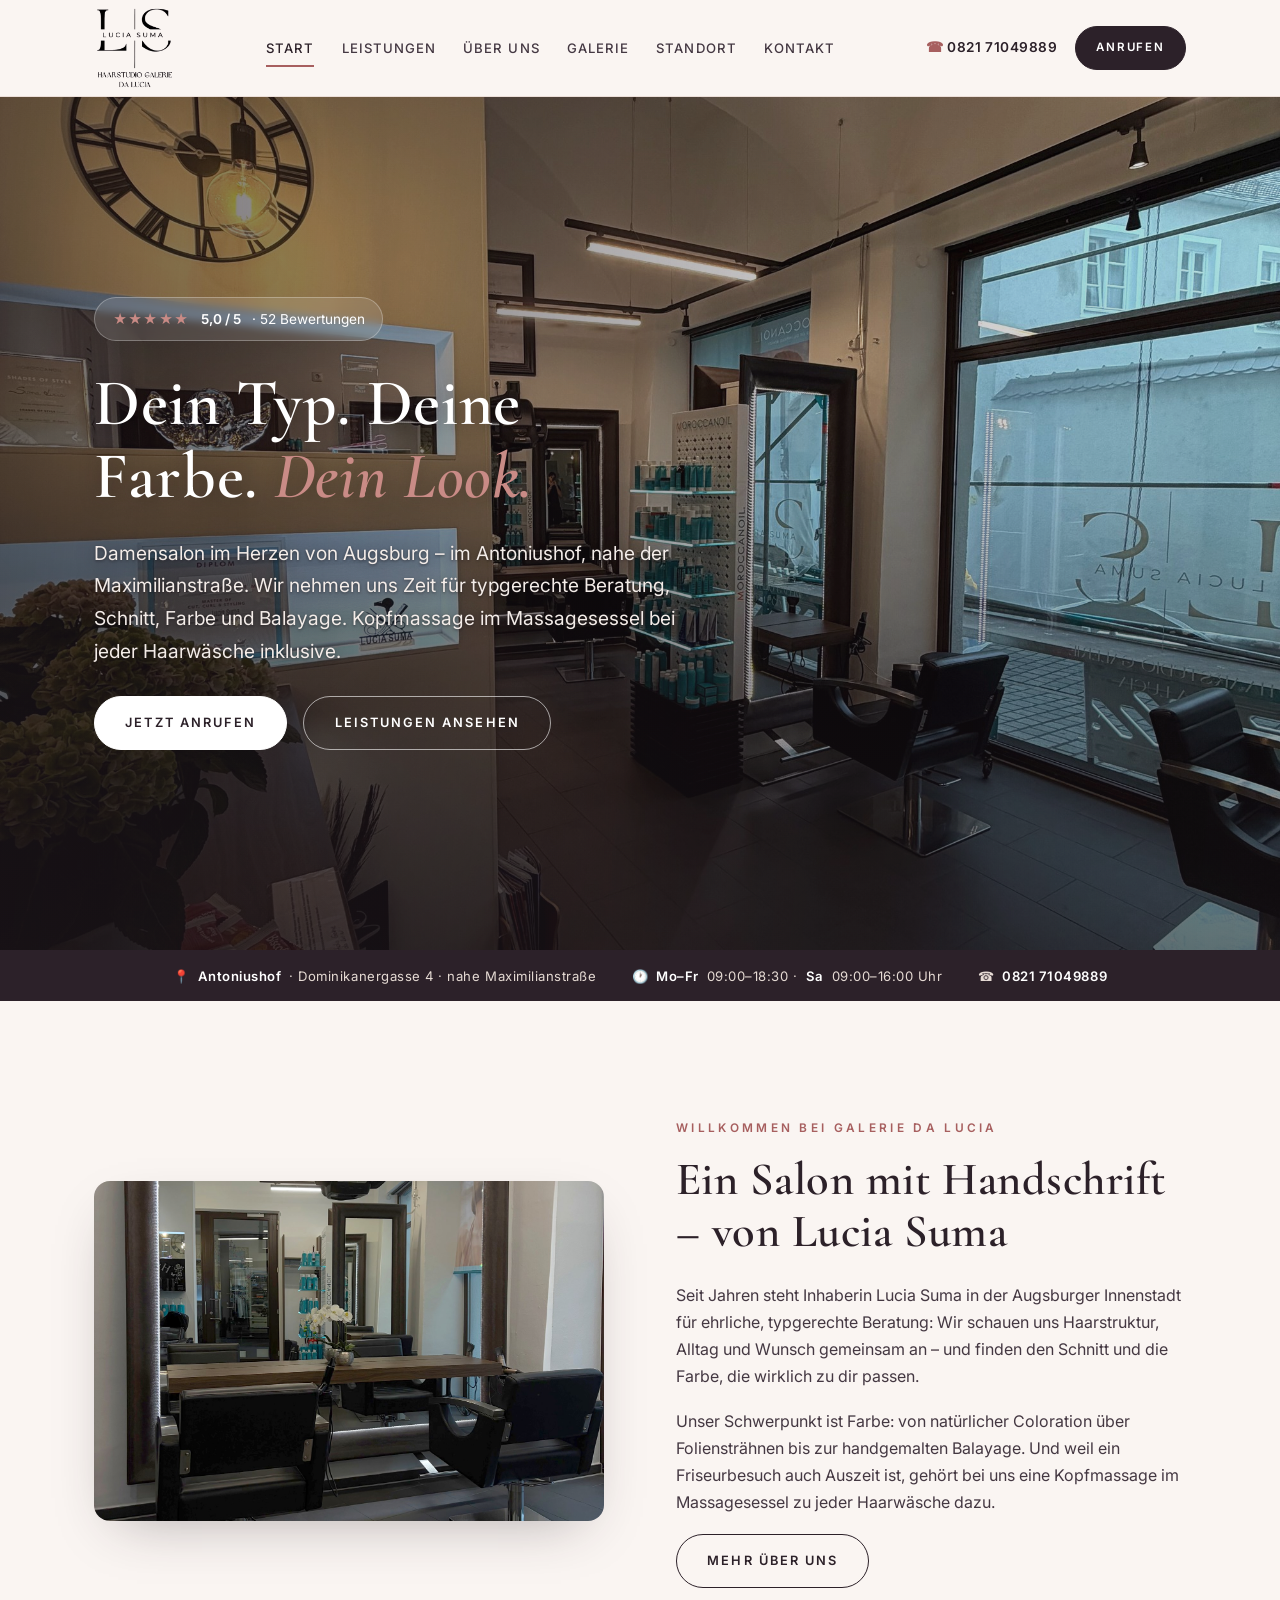
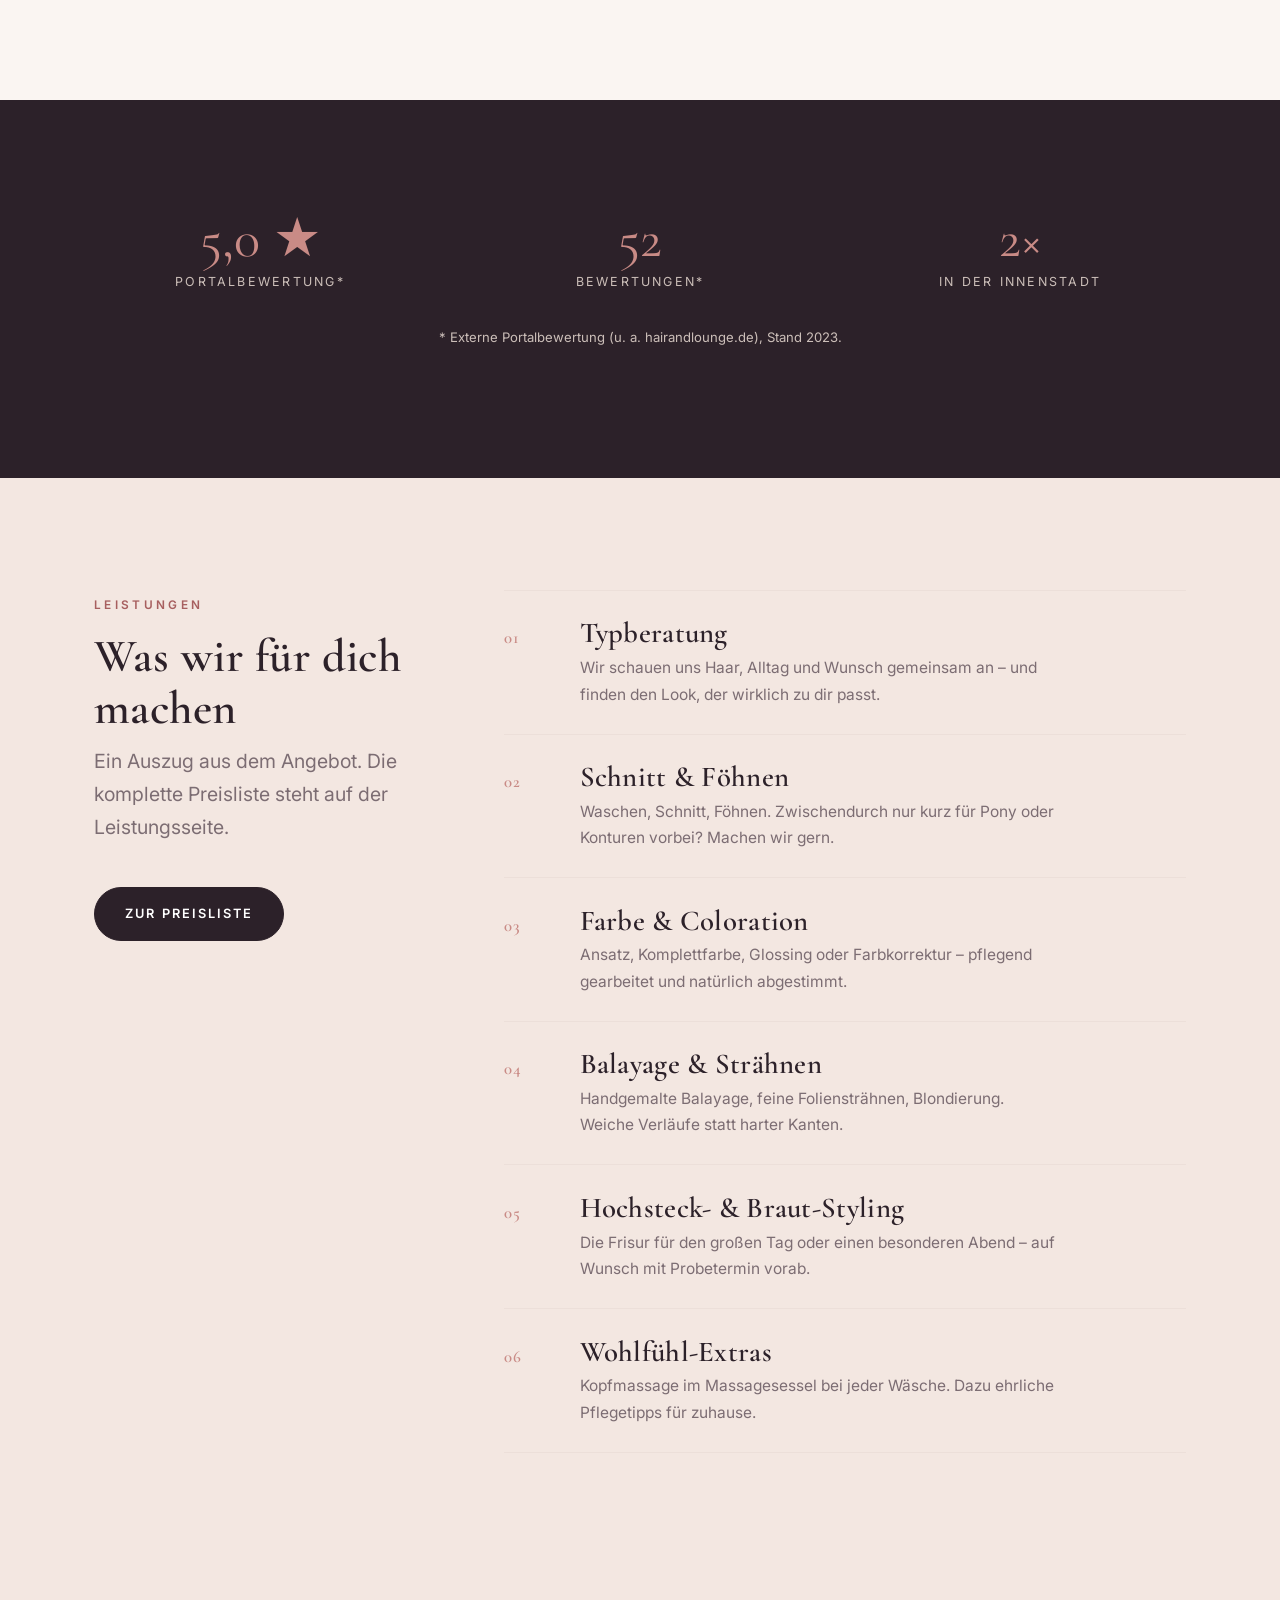
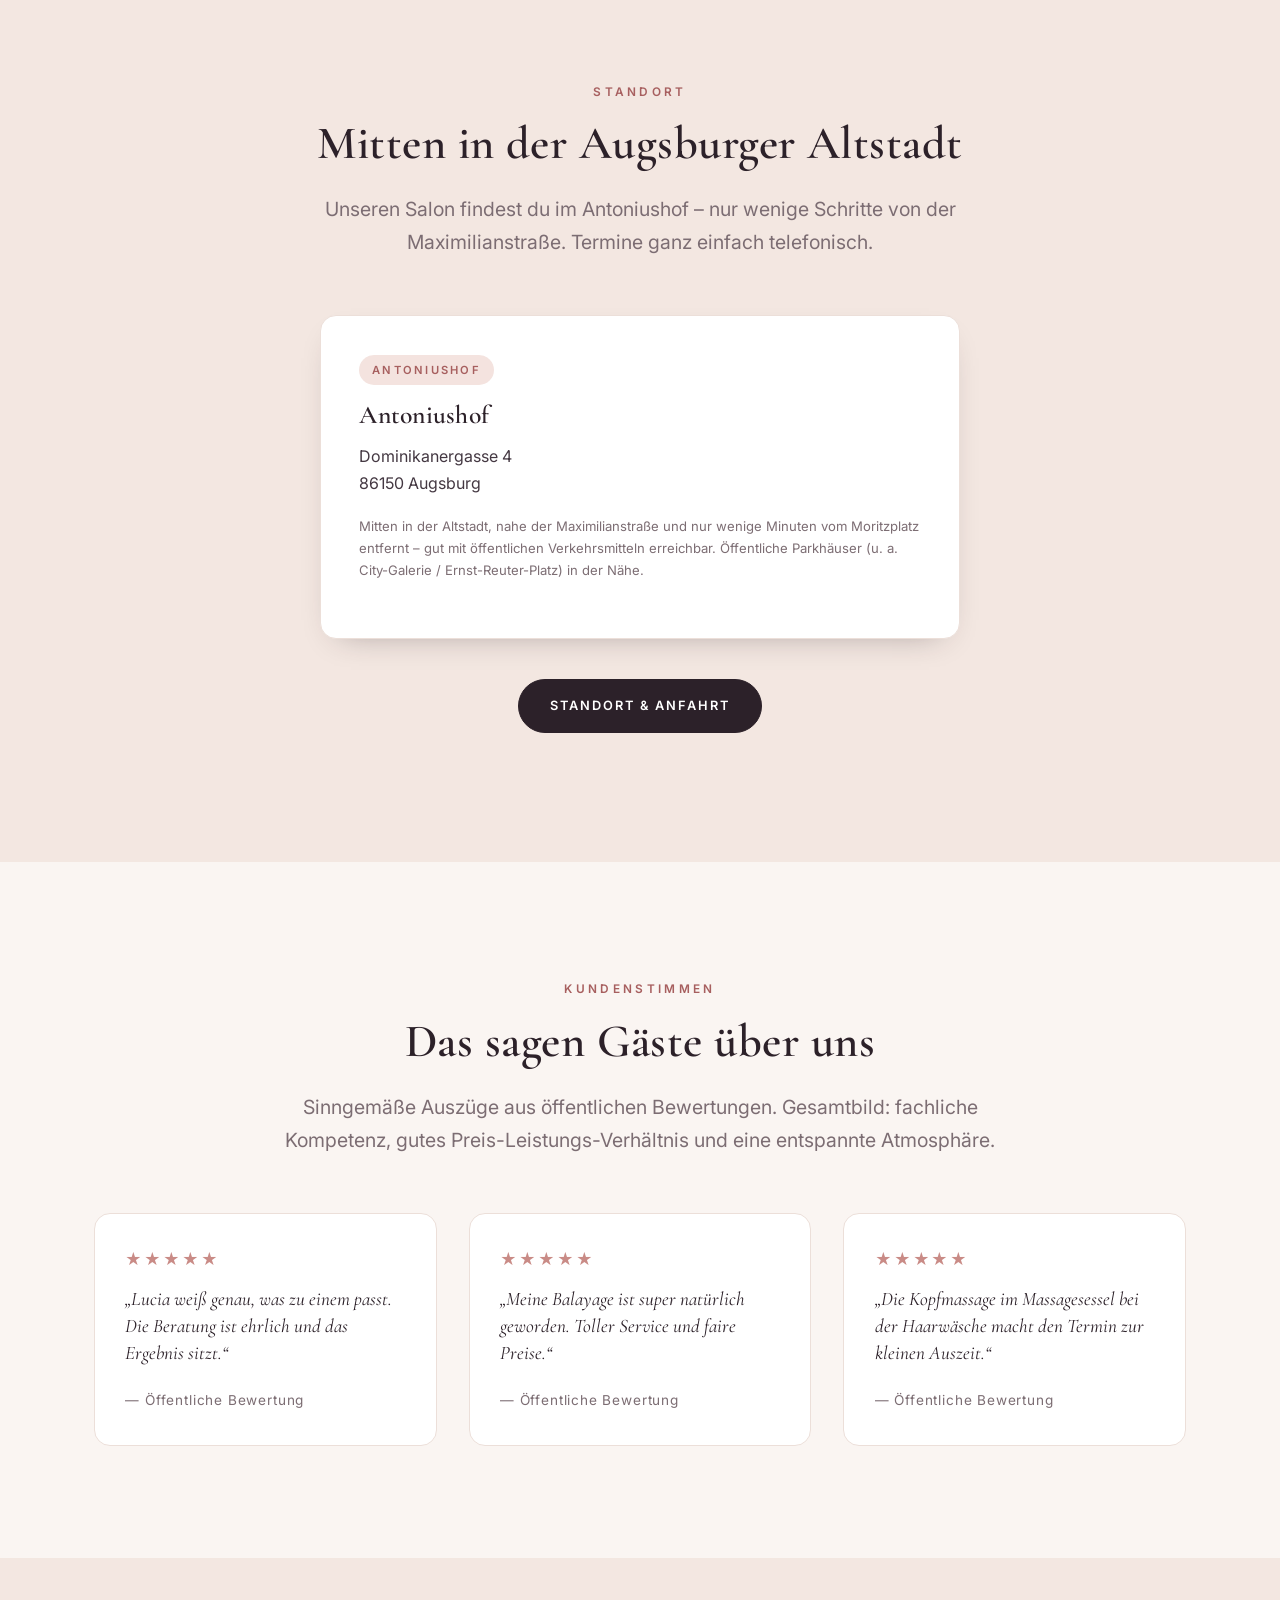
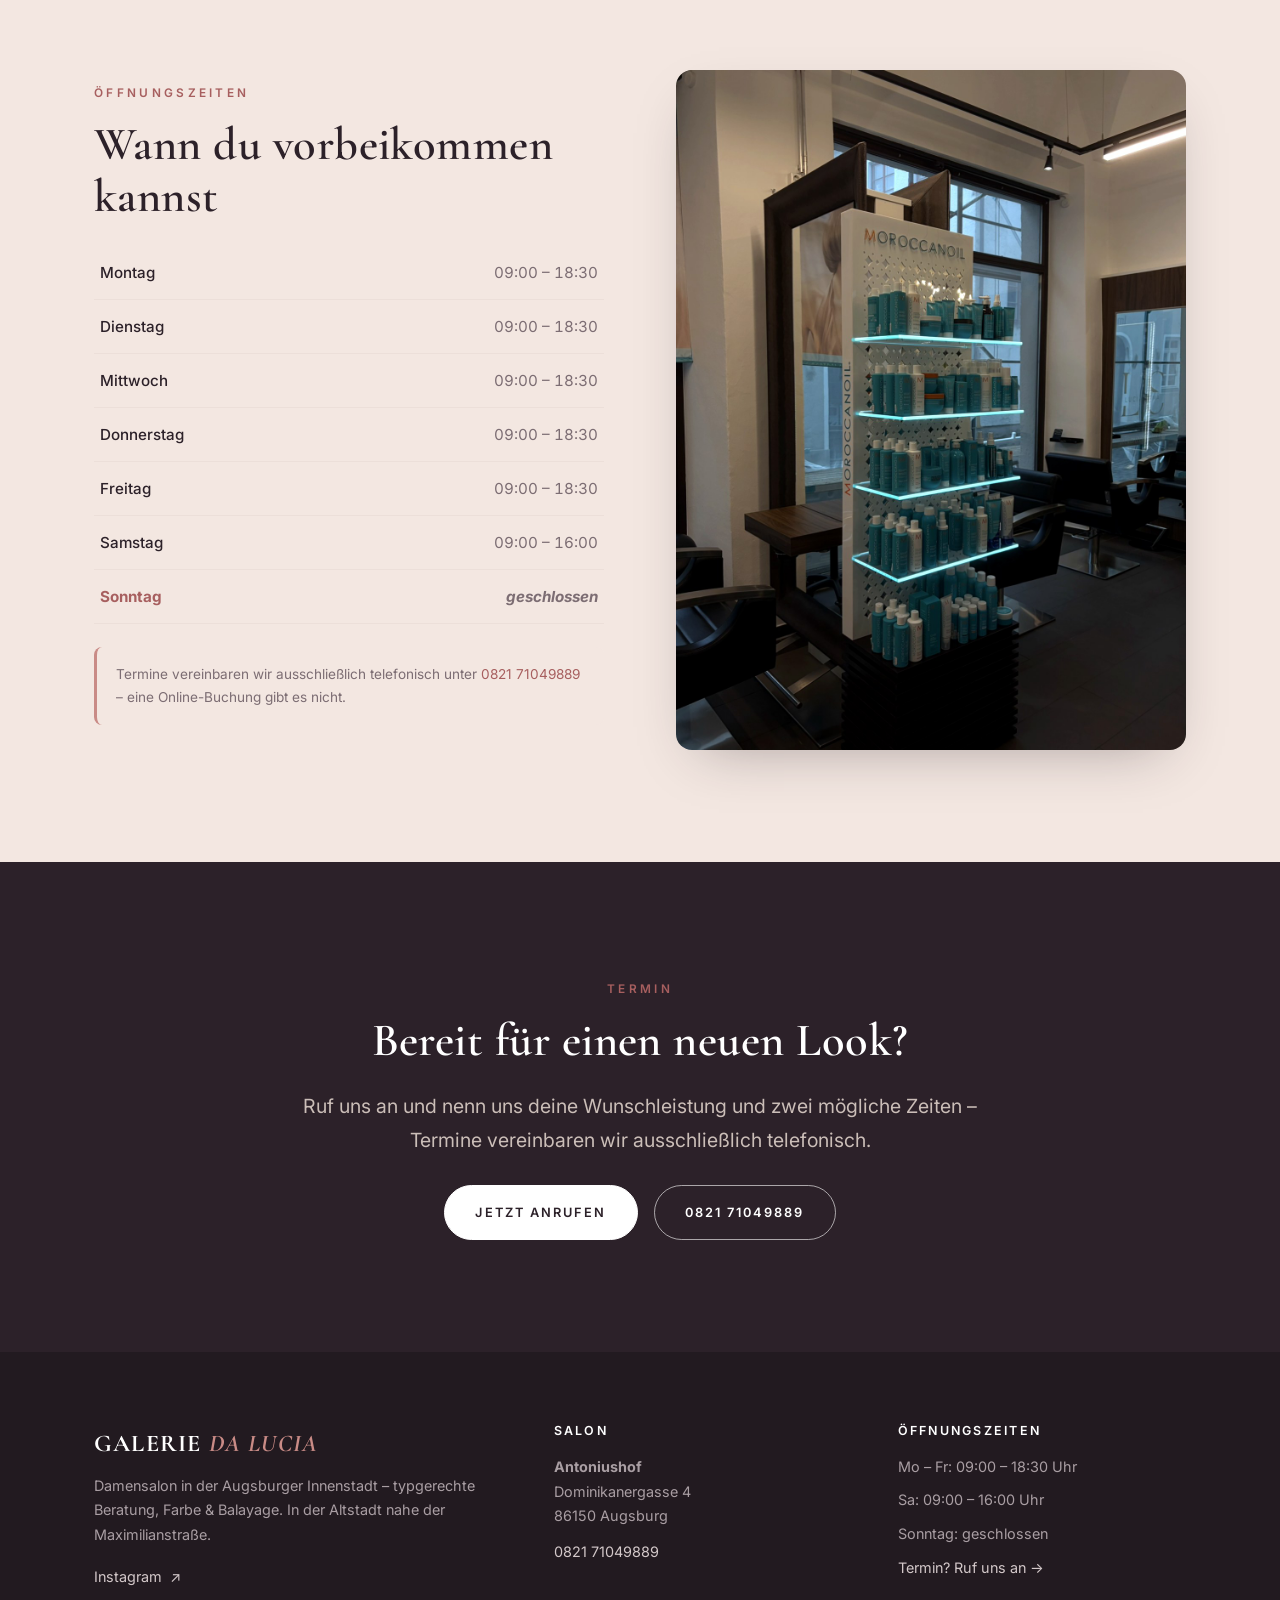
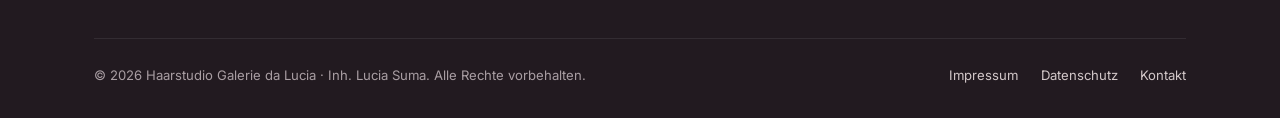
==== commit 5339088b: "Update content, styles and add gallery images Co-Authored-By: Claude Sonnet 5 <noreply@anthropic.com" ====
--- a/index.html
+++ b/index.html
@@ -202,7 +202,7 @@
             <span class="location-card__tag">Antoniushof</span>
             <h3>Antoniushof</h3>
             <p>Dominikanergasse 4<br>86150 Augsburg</p>
-            <p class="form-note">Mitten in der Altstadt, nahe der Maximilianstraße. Öffentliche Parkhäuser (u.&nbsp;a. City-Galerie / Ernst-Reuter-Platz) in der Nähe.</p>
+            <p class="form-note">Mitten in der Altstadt, nahe der Maximilianstraße und nur wenige Minuten vom Moritzplatz entfernt – gut mit öffentlichen Verkehrsmitteln erreichbar. Öffentliche Parkhäuser (u.&nbsp;a. City-Galerie / Ernst-Reuter-Platz) in der Nähe.</p>
           </div>
         </div>
       </div>
--- a/css/style.css
+++ b/css/style.css
@@ -747,6 +747,49 @@
 }
 .price-table .pt-none { color: var(--muted); }
 
+/* ---------- Galerie-Panels ---------- */
+.gallery-panels {
+  display: grid;
+  gap: clamp(2rem, 5vw, 3rem);
+}
+@media (min-width: 980px) {
+  .gallery-panels { grid-template-columns: 1fr 1fr; align-items: start; }
+}
+.gallery-panel {
+  background: var(--white);
+  border-radius: var(--radius-lg);
+  box-shadow: var(--shadow-sm);
+  padding: clamp(1.5rem, 3vw, 2.25rem);
+}
+.gallery-panel__head {
+  display: flex;
+  align-items: center;
+  gap: 1rem;
+  margin-bottom: 1.4rem;
+}
+.gallery-panel__icon {
+  flex: 0 0 auto;
+  width: 52px;
+  height: 52px;
+  border-radius: 50%;
+  background: var(--rose-tint);
+  color: var(--rose-dark);
+  display: grid;
+  place-items: center;
+}
+.gallery-panel__icon svg { width: 24px; height: 24px; }
+.gallery-panel__head h3 {
+  margin: 0 0 .2rem;
+  font-size: 1.3rem;
+}
+.gallery-panel__head p {
+  margin: 0;
+  color: var(--muted);
+  font-size: .92rem;
+  line-height: 1.4;
+}
+.gallery-panel .gallery-slider { max-width: none; }
+
 /* ---------- Galerie-Slider ---------- */
 .gallery-slider {
   position: relative;
@@ -765,22 +808,29 @@
   background: var(--paper-2);
 }
 .gallery-slider__track {
-  display: flex;
-  transition: transform .55s var(--ease);
-  will-change: transform;
+  position: relative;
+  height: clamp(320px, 70vh, 640px);
 }
 .gallery-slide {
-  flex: 0 0 100%;
-  min-width: 0;
+  position: absolute;
+  inset: 0;
+  opacity: 0;
+  visibility: hidden;
+  transition: opacity .45s var(--ease);
+}
+.gallery-slide.is-active {
+  opacity: 1;
+  visibility: visible;
 }
 .gallery-slide a,
 .gallery-slide img {
   display: block;
   width: 100%;
+  height: 100%;
 }
 .gallery-slide img {
-  height: clamp(320px, 56vh, 540px);
-  object-fit: cover;
+  object-fit: contain;
+  background: var(--paper-2);
 }
 .gallery-slider__nav {
   position: absolute;
@@ -840,7 +890,7 @@
   color: var(--muted);
 }
 @media (prefers-reduced-motion: reduce) {
-  .gallery-slider__track { transition: none; }
+  .gallery-slide { transition: none; }
 }
 
 /* ---------- Social-Media-Band ---------- */
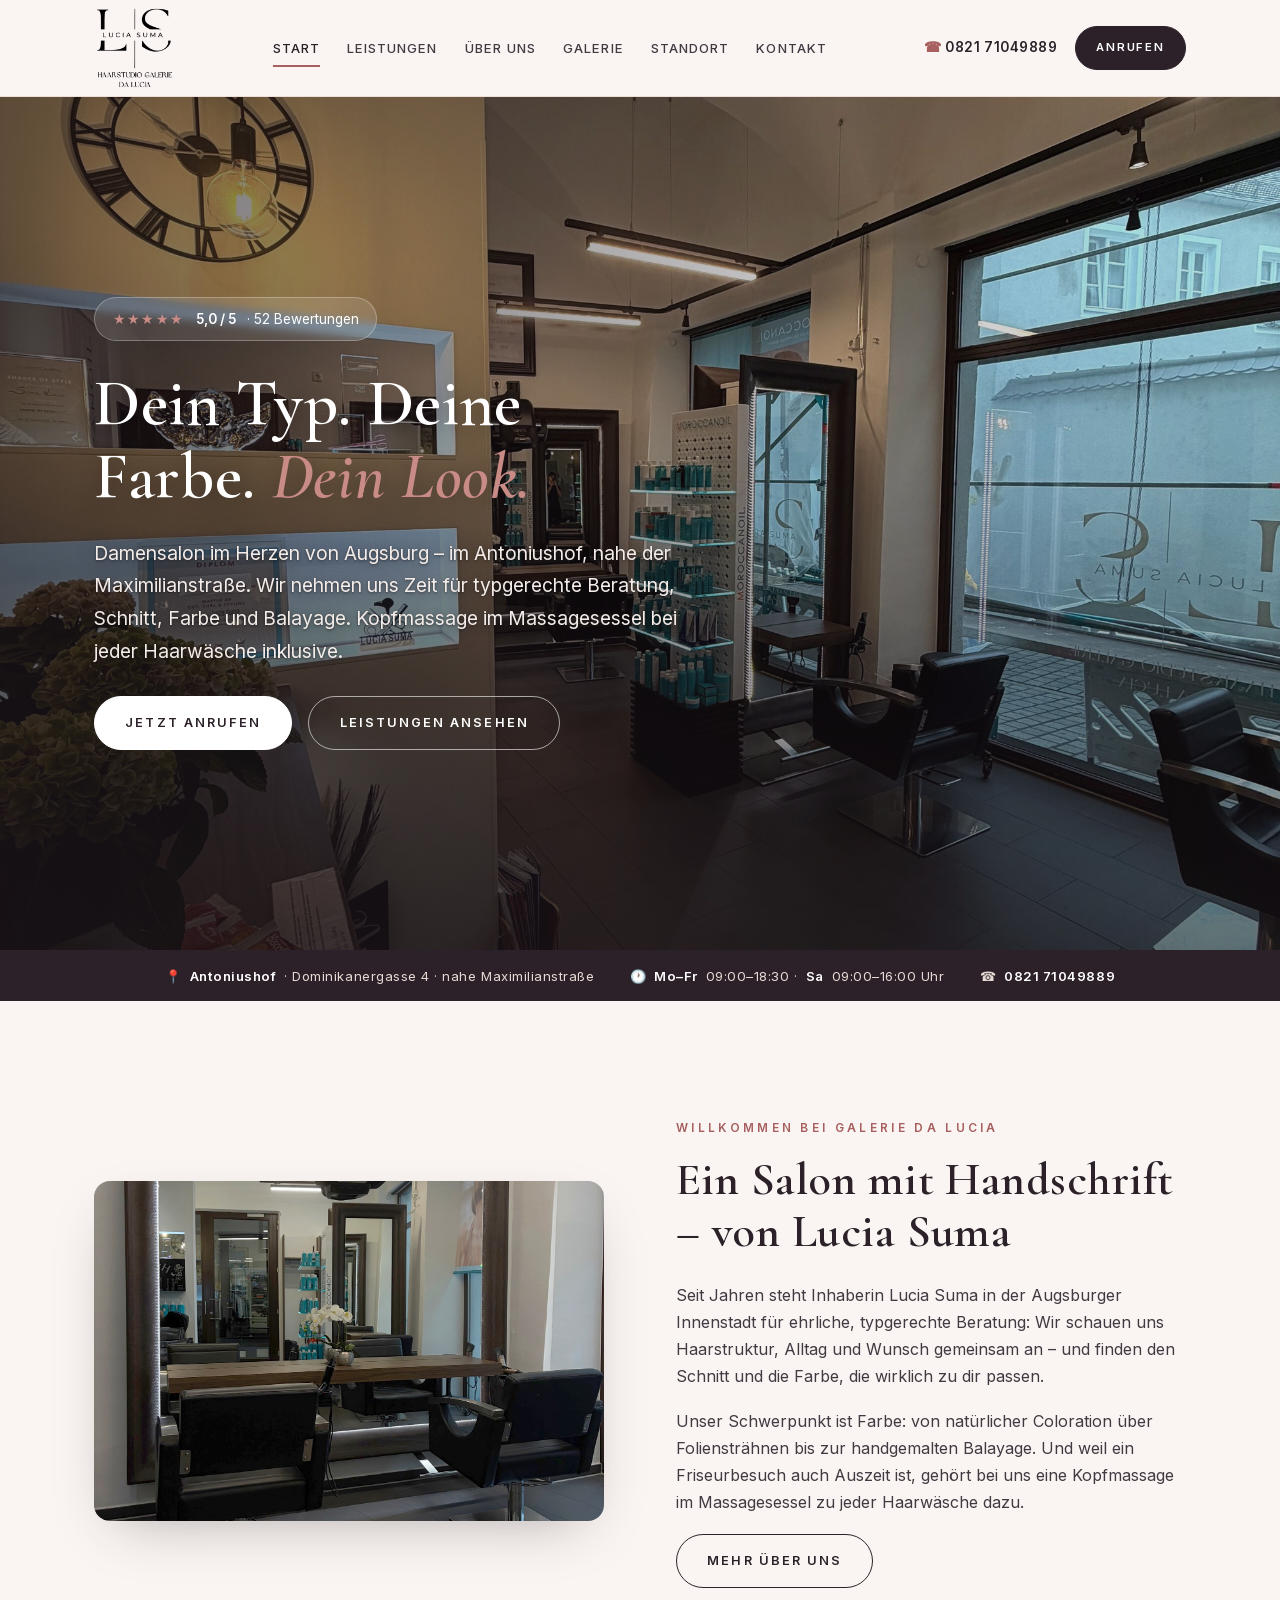
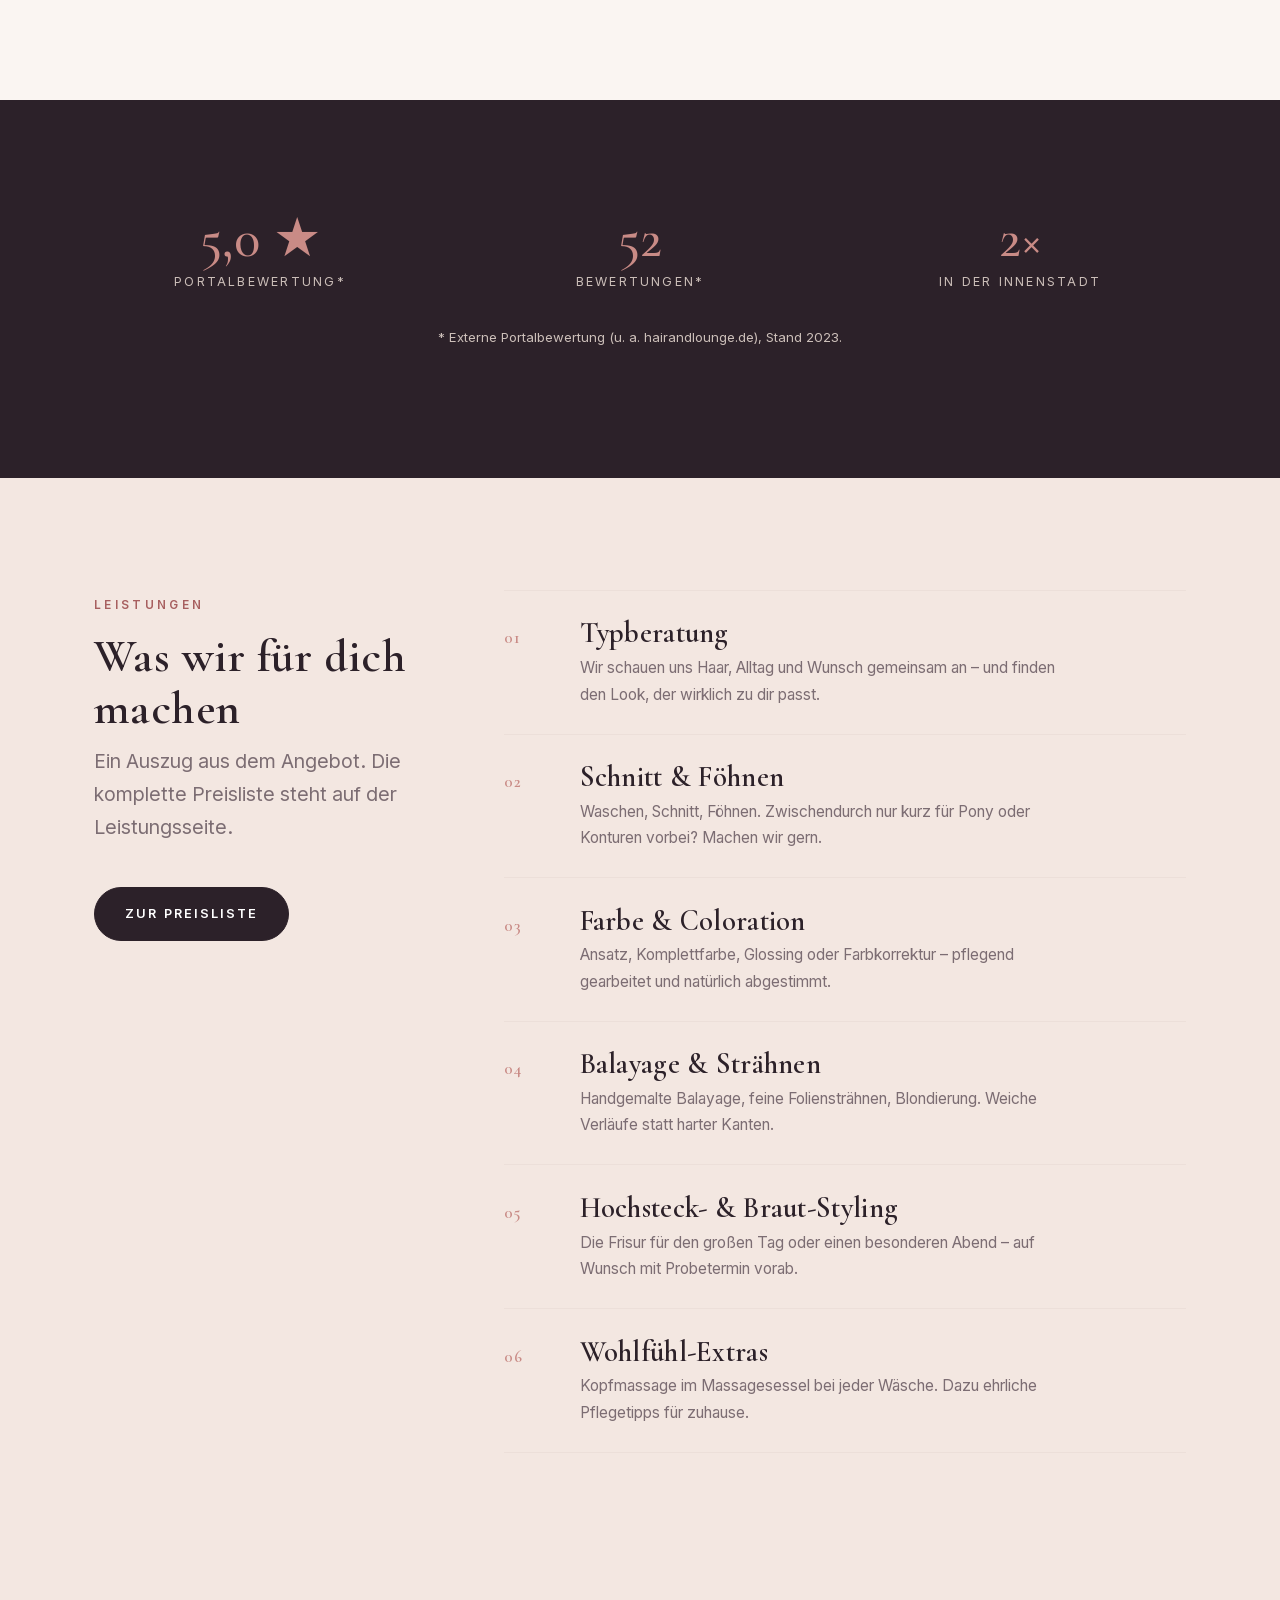
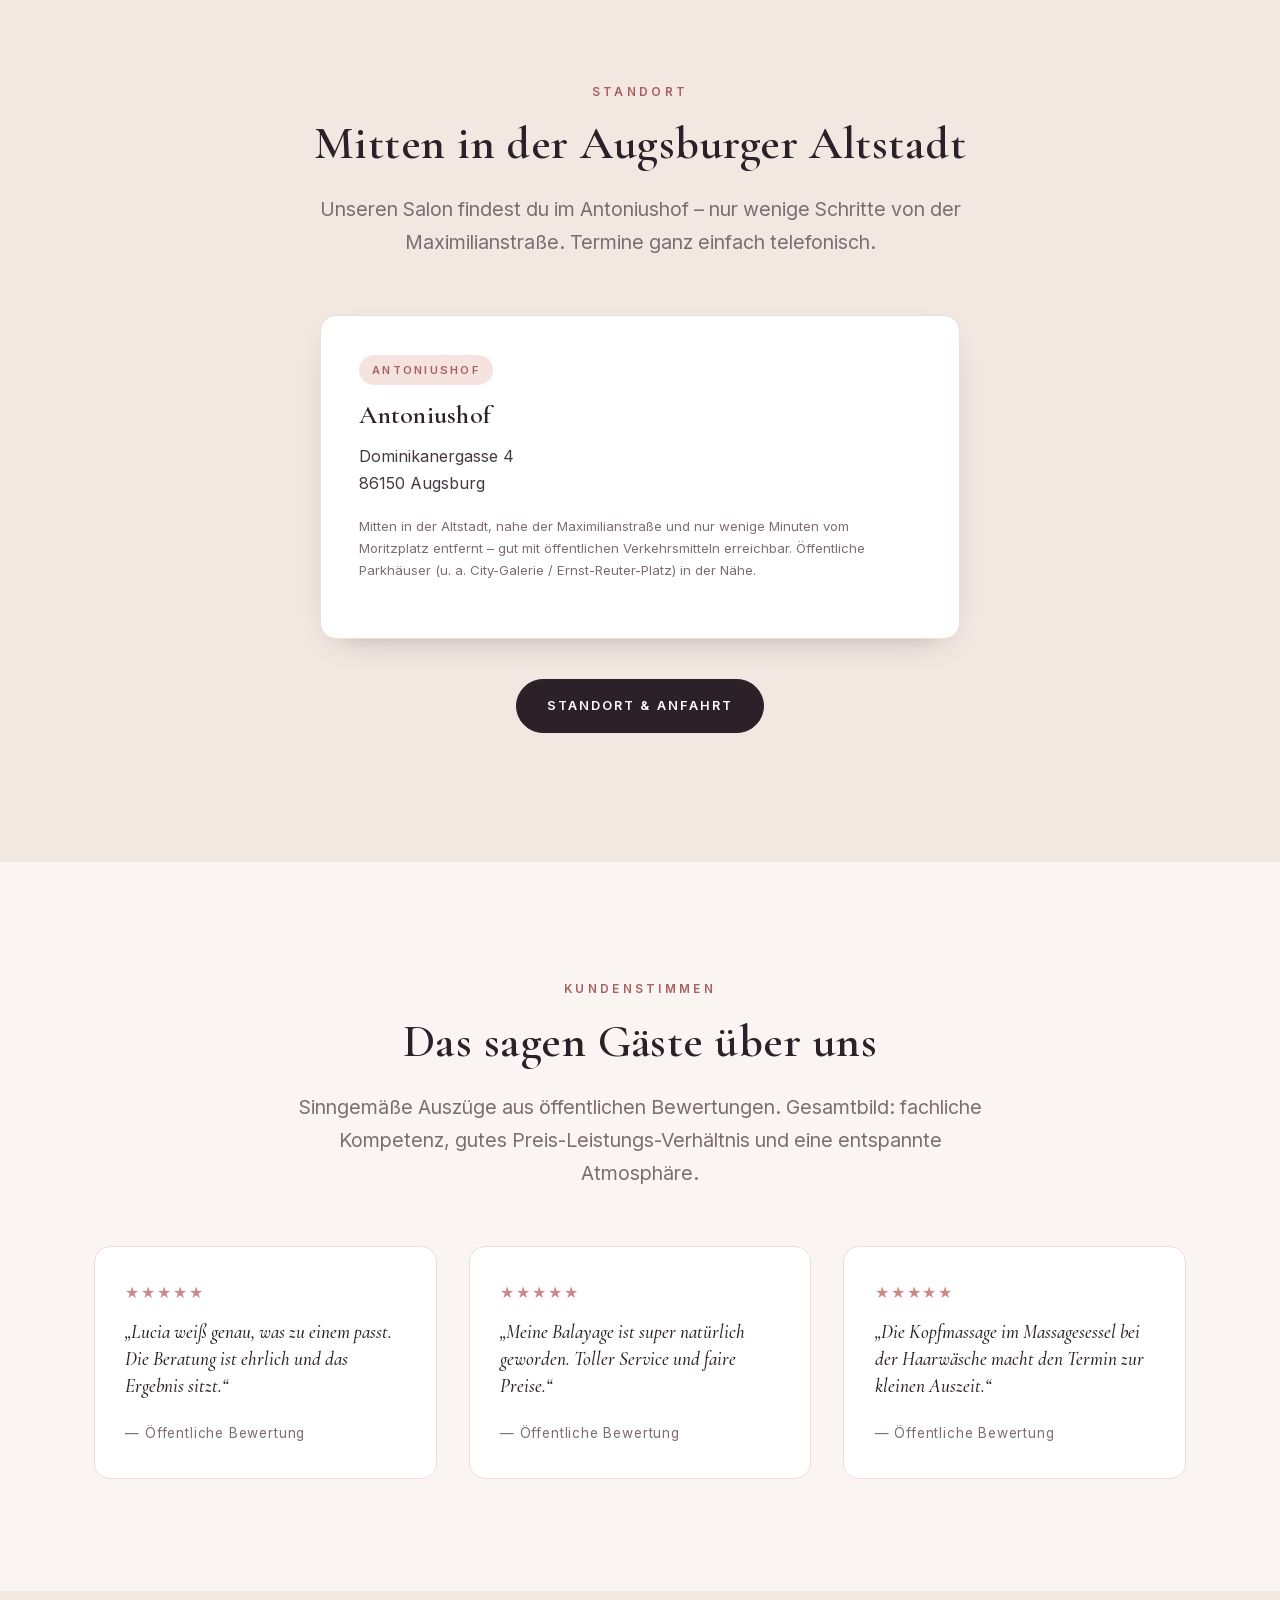
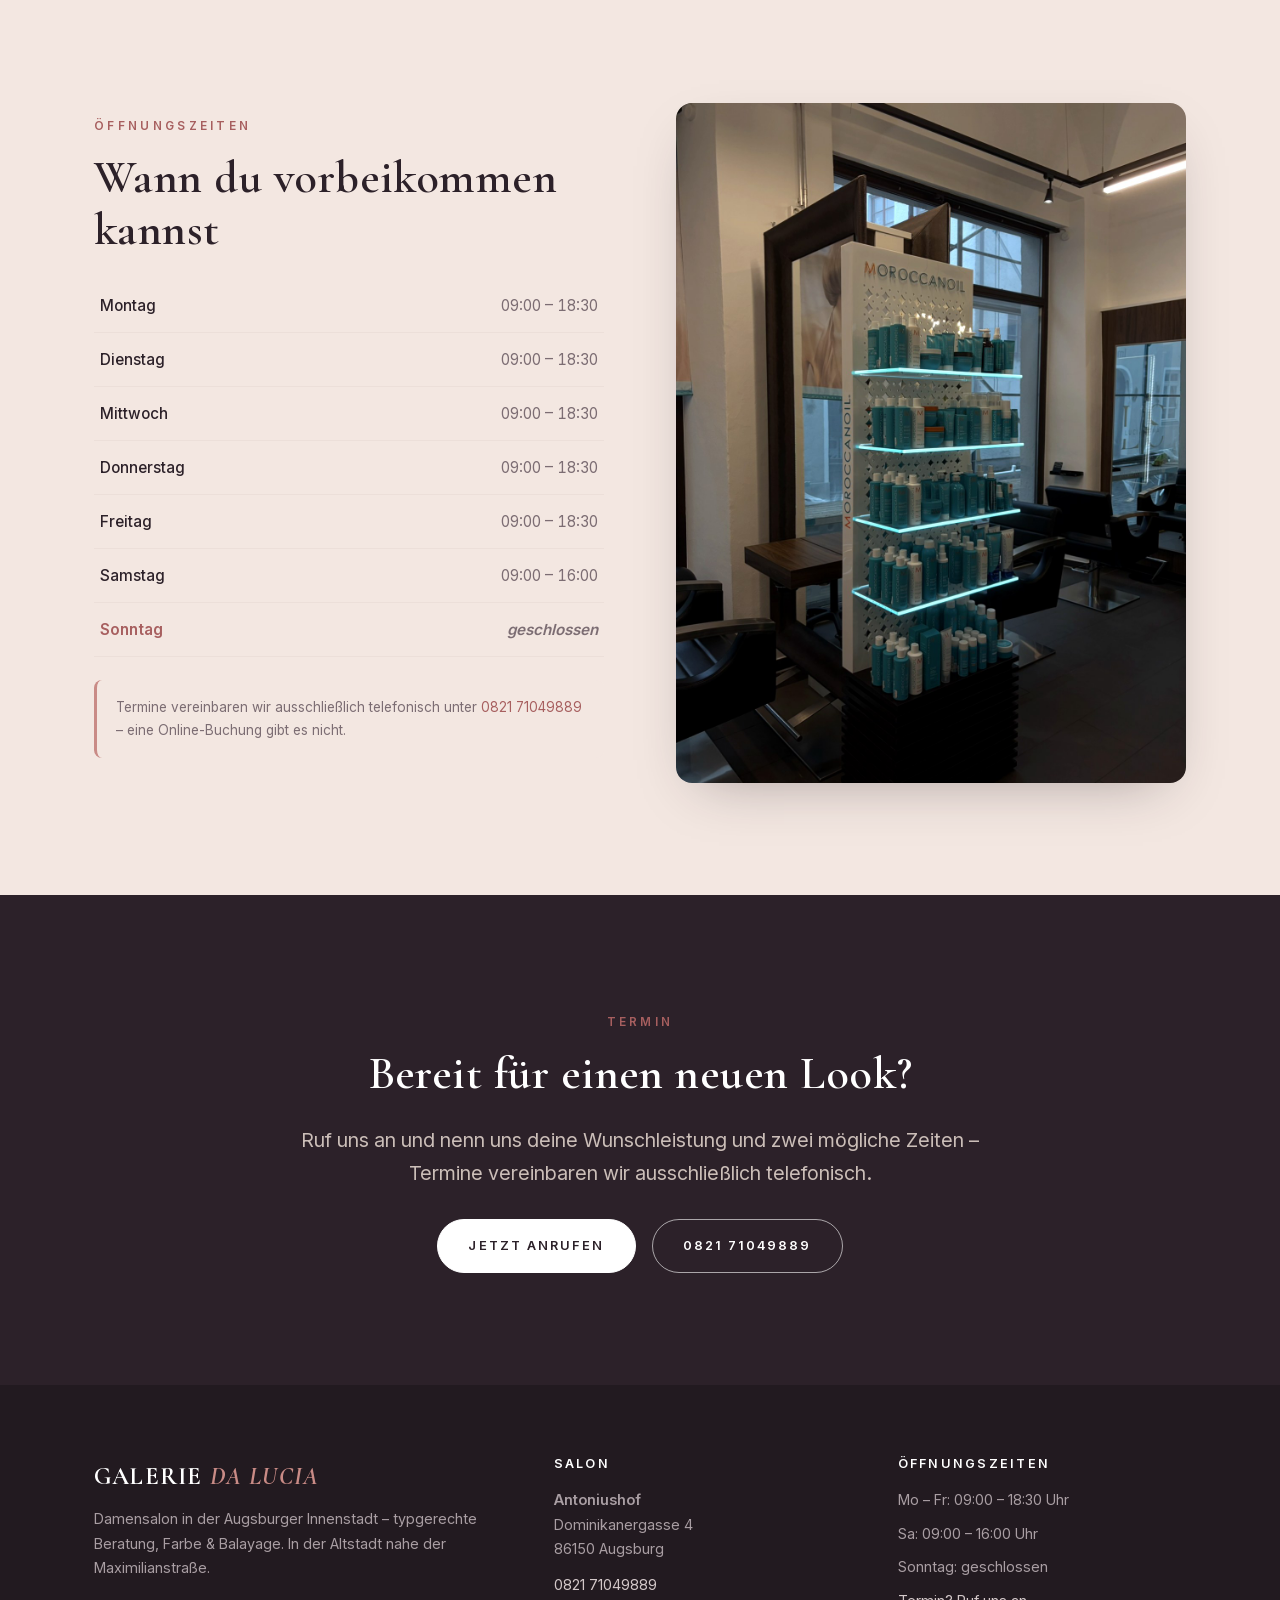
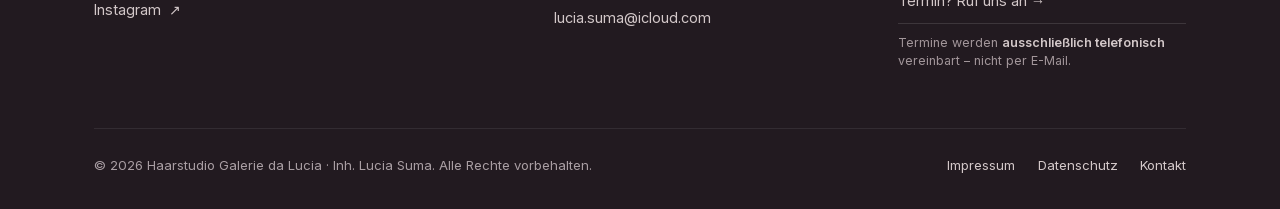
==== commit 04dda3cc: "Datenschutz: Google Fonts lokal, Karte mit Zwei-Klick-Lösung, E-Mail ergänzt - Cormorant Garamond + " ====
--- a/index.html
+++ b/index.html
@@ -6,9 +6,6 @@
 <title>Haarstudio Galerie da Lucia – Damensalon in Augsburg | Antoniushof, nahe Maximilianstraße</title>
 <meta name="description" content="Haarstudio Galerie da Lucia – Damensalon in der Augsburger Altstadt. Typgerechte Beratung, Schnitt, Farbe und Balayage bei Lucia Suma. Im Antoniushof, Dominikanergasse 4, nahe der Maximilianstraße. Termin unter 0821 71049889.">
 <link rel="icon" href="assets/img/favicon.svg" type="image/svg+xml">
-<link rel="preconnect" href="https://fonts.googleapis.com">
-<link rel="preconnect" href="https://fonts.gstatic.com" crossorigin>
-<link href="https://fonts.googleapis.com/css2?family=Cormorant+Garamond:ital,wght@0,500;0,600;0,700;1,500;1,600;1,700&family=Inter:wght@400;500;600&display=swap" rel="stylesheet">
 <link rel="stylesheet" href="css/style.css">
 <meta property="og:type" content="business.business">
 <meta property="og:title" content="Haarstudio Galerie da Lucia – Damensalon in Augsburg">
@@ -21,6 +18,7 @@
   "name": "Haarstudio Galerie da Lucia",
   "image": "assets/img/hero.jpg",
   "telephone": "+49 821 71049889",
+  "email": "lucia.suma@icloud.com",
   "priceRange": "€€",
   "founder": { "@type": "Person", "name": "Lucia Suma" },
   "address": {
@@ -293,6 +291,7 @@
         <ul>
           <li><strong>Antoniushof</strong><br>Dominikanergasse 4<br>86150 Augsburg</li>
           <li style="margin-top:.7rem"><a href="tel:+4982171049889">0821 71049889</a></li>
+          <li style="margin-top:.35rem"><a href="mailto:lucia.suma@icloud.com">lucia.suma@icloud.com</a></li>
         </ul>
       </div>
       <div>
@@ -302,6 +301,7 @@
           <li>Sa: 09:00 – 16:00 Uhr</li>
           <li>Sonntag: geschlossen</li>
           <li style="margin-top:.6rem"><a href="tel:+4982171049889">Termin? Ruf uns an →</a></li>
+          <li class="footer-note" style="margin-top:.6rem">Termine werden <strong>ausschließlich telefonisch</strong> vereinbart – nicht per E-Mail.</li>
         </ul>
       </div>
     </div>
--- a/css/style.css
+++ b/css/style.css
@@ -2,6 +2,187 @@
    Haarstudio Galerie da Lucia – Stylesheet
    Damensalon · Augsburg · Antoniushof (nahe Maximilianstraße)
    ========================================================= */
+
+/* ---------- Lokale Schriftarten (self-hosted statt Google Fonts CDN) ---------- */
+/* latin-ext */
+@font-face {
+  font-family: 'Cormorant Garamond';
+  font-style: italic;
+  font-weight: 500;
+  font-display: swap;
+  src: url(../assets/fonts/co3ZmX5slCNuHLi8bLeY9MK7whWMhyjYrEtGmSqn7B6DxjY.woff2) format('woff2');
+  unicode-range: U+0100-02BA, U+02BD-02C5, U+02C7-02CC, U+02CE-02D7, U+02DD-02FF, U+0304, U+0308, U+0329, U+1D00-1DBF, U+1E00-1E9F, U+1EF2-1EFF, U+2020, U+20A0-20AB, U+20AD-20C0, U+2113, U+2C60-2C7F, U+A720-A7FF;
+}
+
+/* latin */
+@font-face {
+  font-family: 'Cormorant Garamond';
+  font-style: italic;
+  font-weight: 500;
+  font-display: swap;
+  src: url(../assets/fonts/co3ZmX5slCNuHLi8bLeY9MK7whWMhyjYrEtImSqn7B6D.woff2) format('woff2');
+  unicode-range: U+0000-00FF, U+0131, U+0152-0153, U+02BB-02BC, U+02C6, U+02DA, U+02DC, U+0304, U+0308, U+0329, U+2000-206F, U+20AC, U+2122, U+2191, U+2193, U+2212, U+2215, U+FEFF, U+FFFD;
+}
+
+/* latin-ext */
+@font-face {
+  font-family: 'Cormorant Garamond';
+  font-style: italic;
+  font-weight: 600;
+  font-display: swap;
+  src: url(../assets/fonts/co3ZmX5slCNuHLi8bLeY9MK7whWMhyjYrEtGmSqn7B6DxjY.woff2) format('woff2');
+  unicode-range: U+0100-02BA, U+02BD-02C5, U+02C7-02CC, U+02CE-02D7, U+02DD-02FF, U+0304, U+0308, U+0329, U+1D00-1DBF, U+1E00-1E9F, U+1EF2-1EFF, U+2020, U+20A0-20AB, U+20AD-20C0, U+2113, U+2C60-2C7F, U+A720-A7FF;
+}
+
+/* latin */
+@font-face {
+  font-family: 'Cormorant Garamond';
+  font-style: italic;
+  font-weight: 600;
+  font-display: swap;
+  src: url(../assets/fonts/co3ZmX5slCNuHLi8bLeY9MK7whWMhyjYrEtImSqn7B6D.woff2) format('woff2');
+  unicode-range: U+0000-00FF, U+0131, U+0152-0153, U+02BB-02BC, U+02C6, U+02DA, U+02DC, U+0304, U+0308, U+0329, U+2000-206F, U+20AC, U+2122, U+2191, U+2193, U+2212, U+2215, U+FEFF, U+FFFD;
+}
+
+/* latin-ext */
+@font-face {
+  font-family: 'Cormorant Garamond';
+  font-style: italic;
+  font-weight: 700;
+  font-display: swap;
+  src: url(../assets/fonts/co3ZmX5slCNuHLi8bLeY9MK7whWMhyjYrEtGmSqn7B6DxjY.woff2) format('woff2');
+  unicode-range: U+0100-02BA, U+02BD-02C5, U+02C7-02CC, U+02CE-02D7, U+02DD-02FF, U+0304, U+0308, U+0329, U+1D00-1DBF, U+1E00-1E9F, U+1EF2-1EFF, U+2020, U+20A0-20AB, U+20AD-20C0, U+2113, U+2C60-2C7F, U+A720-A7FF;
+}
+
+/* latin */
+@font-face {
+  font-family: 'Cormorant Garamond';
+  font-style: italic;
+  font-weight: 700;
+  font-display: swap;
+  src: url(../assets/fonts/co3ZmX5slCNuHLi8bLeY9MK7whWMhyjYrEtImSqn7B6D.woff2) format('woff2');
+  unicode-range: U+0000-00FF, U+0131, U+0152-0153, U+02BB-02BC, U+02C6, U+02DA, U+02DC, U+0304, U+0308, U+0329, U+2000-206F, U+20AC, U+2122, U+2191, U+2193, U+2212, U+2215, U+FEFF, U+FFFD;
+}
+
+/* latin-ext */
+@font-face {
+  font-family: 'Cormorant Garamond';
+  font-style: normal;
+  font-weight: 500;
+  font-display: swap;
+  src: url(../assets/fonts/co3bmX5slCNuHLi8bLeY9MK7whWMhyjYp3tKky2F7i6C.woff2) format('woff2');
+  unicode-range: U+0100-02BA, U+02BD-02C5, U+02C7-02CC, U+02CE-02D7, U+02DD-02FF, U+0304, U+0308, U+0329, U+1D00-1DBF, U+1E00-1E9F, U+1EF2-1EFF, U+2020, U+20A0-20AB, U+20AD-20C0, U+2113, U+2C60-2C7F, U+A720-A7FF;
+}
+
+/* latin */
+@font-face {
+  font-family: 'Cormorant Garamond';
+  font-style: normal;
+  font-weight: 500;
+  font-display: swap;
+  src: url(../assets/fonts/co3bmX5slCNuHLi8bLeY9MK7whWMhyjYqXtKky2F7g.woff2) format('woff2');
+  unicode-range: U+0000-00FF, U+0131, U+0152-0153, U+02BB-02BC, U+02C6, U+02DA, U+02DC, U+0304, U+0308, U+0329, U+2000-206F, U+20AC, U+2122, U+2191, U+2193, U+2212, U+2215, U+FEFF, U+FFFD;
+}
+
+/* latin-ext */
+@font-face {
+  font-family: 'Cormorant Garamond';
+  font-style: normal;
+  font-weight: 600;
+  font-display: swap;
+  src: url(../assets/fonts/co3bmX5slCNuHLi8bLeY9MK7whWMhyjYp3tKky2F7i6C.woff2) format('woff2');
+  unicode-range: U+0100-02BA, U+02BD-02C5, U+02C7-02CC, U+02CE-02D7, U+02DD-02FF, U+0304, U+0308, U+0329, U+1D00-1DBF, U+1E00-1E9F, U+1EF2-1EFF, U+2020, U+20A0-20AB, U+20AD-20C0, U+2113, U+2C60-2C7F, U+A720-A7FF;
+}
+
+/* latin */
+@font-face {
+  font-family: 'Cormorant Garamond';
+  font-style: normal;
+  font-weight: 600;
+  font-display: swap;
+  src: url(../assets/fonts/co3bmX5slCNuHLi8bLeY9MK7whWMhyjYqXtKky2F7g.woff2) format('woff2');
+  unicode-range: U+0000-00FF, U+0131, U+0152-0153, U+02BB-02BC, U+02C6, U+02DA, U+02DC, U+0304, U+0308, U+0329, U+2000-206F, U+20AC, U+2122, U+2191, U+2193, U+2212, U+2215, U+FEFF, U+FFFD;
+}
+
+/* latin-ext */
+@font-face {
+  font-family: 'Cormorant Garamond';
+  font-style: normal;
+  font-weight: 700;
+  font-display: swap;
+  src: url(../assets/fonts/co3bmX5slCNuHLi8bLeY9MK7whWMhyjYp3tKky2F7i6C.woff2) format('woff2');
+  unicode-range: U+0100-02BA, U+02BD-02C5, U+02C7-02CC, U+02CE-02D7, U+02DD-02FF, U+0304, U+0308, U+0329, U+1D00-1DBF, U+1E00-1E9F, U+1EF2-1EFF, U+2020, U+20A0-20AB, U+20AD-20C0, U+2113, U+2C60-2C7F, U+A720-A7FF;
+}
+
+/* latin */
+@font-face {
+  font-family: 'Cormorant Garamond';
+  font-style: normal;
+  font-weight: 700;
+  font-display: swap;
+  src: url(../assets/fonts/co3bmX5slCNuHLi8bLeY9MK7whWMhyjYqXtKky2F7g.woff2) format('woff2');
+  unicode-range: U+0000-00FF, U+0131, U+0152-0153, U+02BB-02BC, U+02C6, U+02DA, U+02DC, U+0304, U+0308, U+0329, U+2000-206F, U+20AC, U+2122, U+2191, U+2193, U+2212, U+2215, U+FEFF, U+FFFD;
+}
+
+/* latin-ext */
+@font-face {
+  font-family: 'Inter';
+  font-style: normal;
+  font-weight: 400;
+  font-display: swap;
+  src: url(../assets/fonts/UcC73FwrK3iLTeHuS_nVMrMxCp50SjIa25L7W0Q5n-wU.woff2) format('woff2');
+  unicode-range: U+0100-02BA, U+02BD-02C5, U+02C7-02CC, U+02CE-02D7, U+02DD-02FF, U+0304, U+0308, U+0329, U+1D00-1DBF, U+1E00-1E9F, U+1EF2-1EFF, U+2020, U+20A0-20AB, U+20AD-20C0, U+2113, U+2C60-2C7F, U+A720-A7FF;
+}
+
+/* latin */
+@font-face {
+  font-family: 'Inter';
+  font-style: normal;
+  font-weight: 400;
+  font-display: swap;
+  src: url(../assets/fonts/UcC73FwrK3iLTeHuS_nVMrMxCp50SjIa1ZL7W0Q5nw.woff2) format('woff2');
+  unicode-range: U+0000-00FF, U+0131, U+0152-0153, U+02BB-02BC, U+02C6, U+02DA, U+02DC, U+0304, U+0308, U+0329, U+2000-206F, U+20AC, U+2122, U+2191, U+2193, U+2212, U+2215, U+FEFF, U+FFFD;
+}
+
+/* latin-ext */
+@font-face {
+  font-family: 'Inter';
+  font-style: normal;
+  font-weight: 500;
+  font-display: swap;
+  src: url(../assets/fonts/UcC73FwrK3iLTeHuS_nVMrMxCp50SjIa25L7W0Q5n-wU.woff2) format('woff2');
+  unicode-range: U+0100-02BA, U+02BD-02C5, U+02C7-02CC, U+02CE-02D7, U+02DD-02FF, U+0304, U+0308, U+0329, U+1D00-1DBF, U+1E00-1E9F, U+1EF2-1EFF, U+2020, U+20A0-20AB, U+20AD-20C0, U+2113, U+2C60-2C7F, U+A720-A7FF;
+}
+
+/* latin */
+@font-face {
+  font-family: 'Inter';
+  font-style: normal;
+  font-weight: 500;
+  font-display: swap;
+  src: url(../assets/fonts/UcC73FwrK3iLTeHuS_nVMrMxCp50SjIa1ZL7W0Q5nw.woff2) format('woff2');
+  unicode-range: U+0000-00FF, U+0131, U+0152-0153, U+02BB-02BC, U+02C6, U+02DA, U+02DC, U+0304, U+0308, U+0329, U+2000-206F, U+20AC, U+2122, U+2191, U+2193, U+2212, U+2215, U+FEFF, U+FFFD;
+}
+
+/* latin-ext */
+@font-face {
+  font-family: 'Inter';
+  font-style: normal;
+  font-weight: 600;
+  font-display: swap;
+  src: url(../assets/fonts/UcC73FwrK3iLTeHuS_nVMrMxCp50SjIa25L7W0Q5n-wU.woff2) format('woff2');
+  unicode-range: U+0100-02BA, U+02BD-02C5, U+02C7-02CC, U+02CE-02D7, U+02DD-02FF, U+0304, U+0308, U+0329, U+1D00-1DBF, U+1E00-1E9F, U+1EF2-1EFF, U+2020, U+20A0-20AB, U+20AD-20C0, U+2113, U+2C60-2C7F, U+A720-A7FF;
+}
+
+/* latin */
+@font-face {
+  font-family: 'Inter';
+  font-style: normal;
+  font-weight: 600;
+  font-display: swap;
+  src: url(../assets/fonts/UcC73FwrK3iLTeHuS_nVMrMxCp50SjIa1ZL7W0Q5nw.woff2) format('woff2');
+  unicode-range: U+0000-00FF, U+0131, U+0152-0153, U+02BB-02BC, U+02C6, U+02DA, U+02DC, U+0304, U+0308, U+0329, U+2000-206F, U+20AC, U+2122, U+2191, U+2193, U+2212, U+2215, U+FEFF, U+FFFD;
+}
 
 /* ---------- Design Tokens ---------- */
 :root {
@@ -1057,6 +1238,32 @@
   filter: grayscale(.2) contrast(1.02);
 }
 
+/* ---------- Karte: Zwei-Klick-Lösung (DSGVO) ---------- */
+.map-consent {
+  display: grid;
+  place-items: center;
+  width: 100%;
+  aspect-ratio: 16 / 10;
+  padding: 1.5rem;
+  background: var(--paper-2);
+  border-bottom: 1px solid var(--line);
+  text-align: center;
+}
+.map-consent__inner { max-width: 34ch; }
+.map-consent__title {
+  font-family: var(--font-head);
+  font-size: 1.25rem;
+  margin: 0 0 .5rem;
+  color: var(--ink);
+}
+.map-consent__text {
+  font-size: .85rem;
+  line-height: 1.55;
+  color: var(--muted);
+  margin: 0 0 1.1rem;
+}
+.map-consent__text a { color: var(--rose-dark); }
+
 /* ---------- Forms ---------- */
 .form-field { margin-bottom: 1.2rem; }
 .form-field label {
@@ -1170,6 +1377,14 @@
 .site-footer a:hover { color: var(--rose); }
 .site-footer ul { list-style: none; padding: 0; margin: 0; }
 .site-footer li { margin-bottom: .55rem; }
+.site-footer li.footer-note {
+  font-size: .78rem;
+  line-height: 1.5;
+  color: #a2969a;
+  padding-top: .6rem;
+  border-top: 1px solid rgba(255,255,255,.12);
+}
+.site-footer li.footer-note strong { color: #d3c8c9; }
 .footer-brand {
   font-family: var(--font-head);
   font-size: 1.5rem;
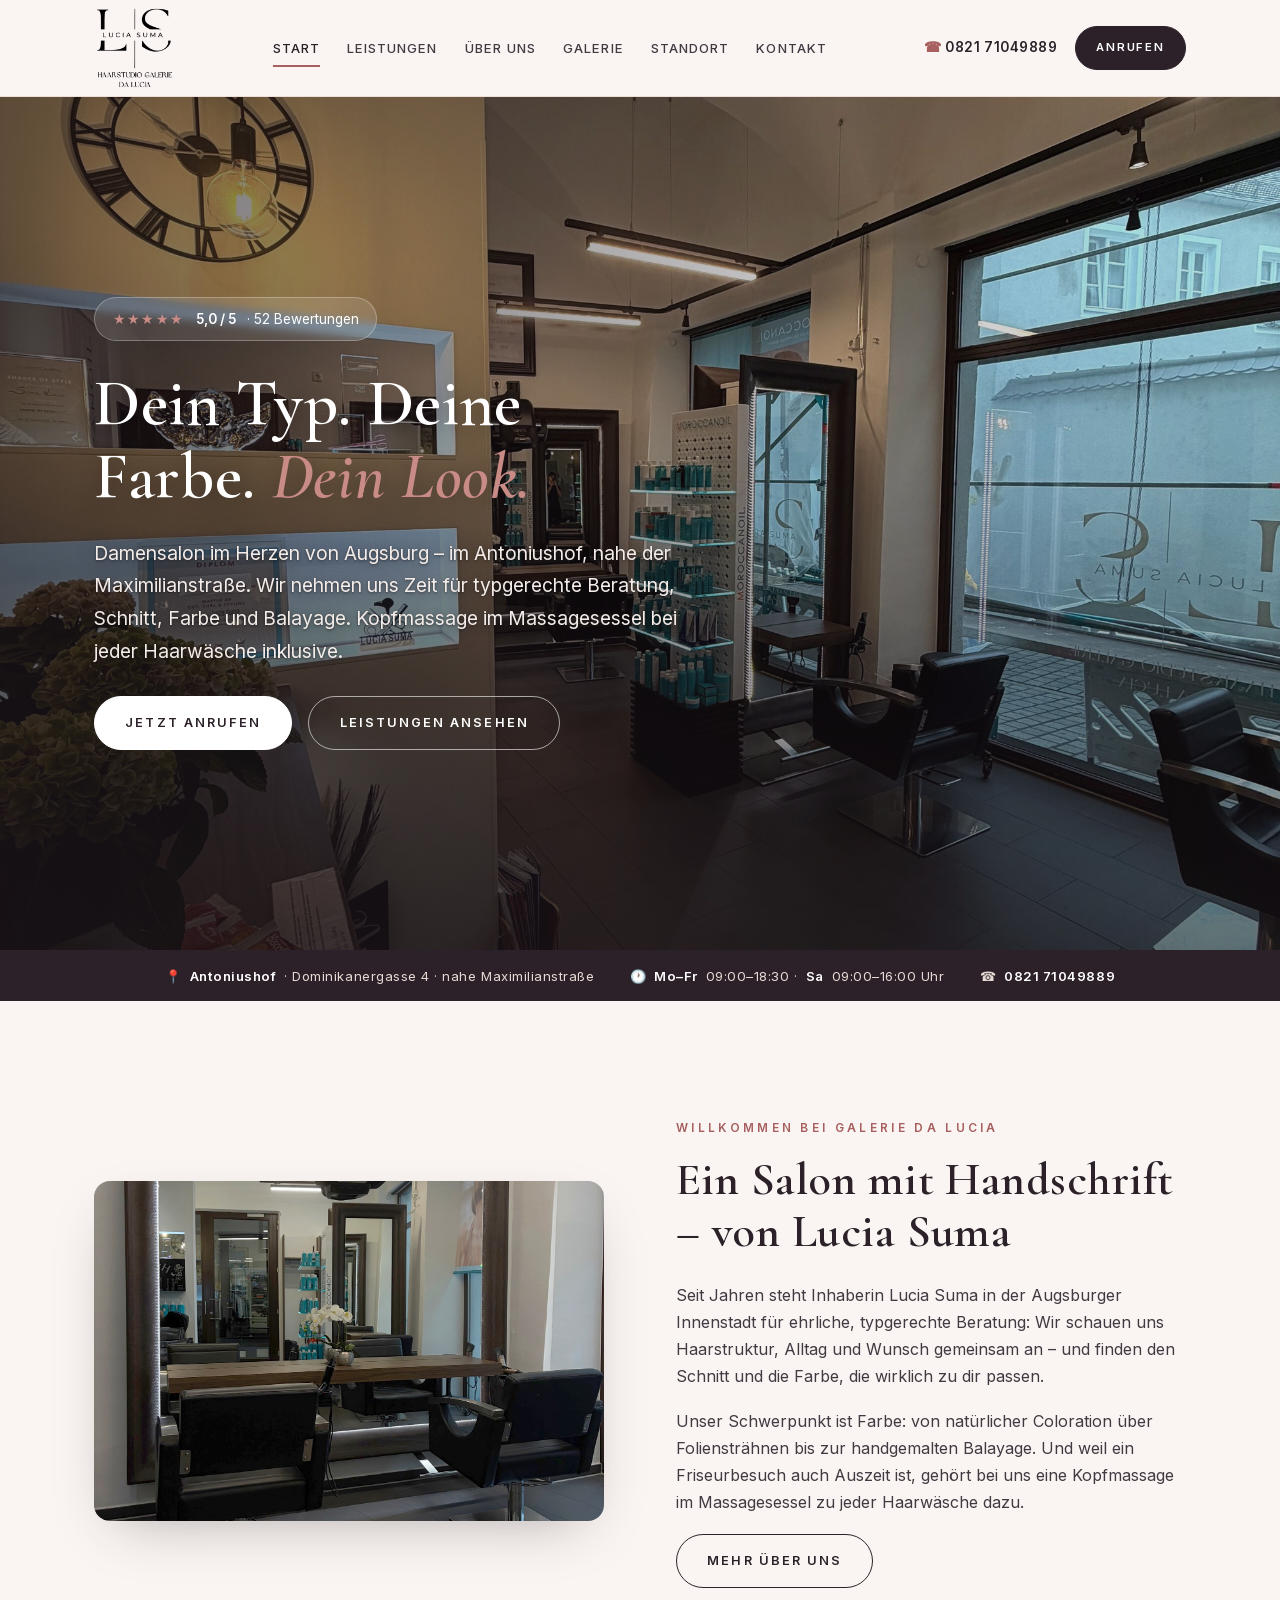
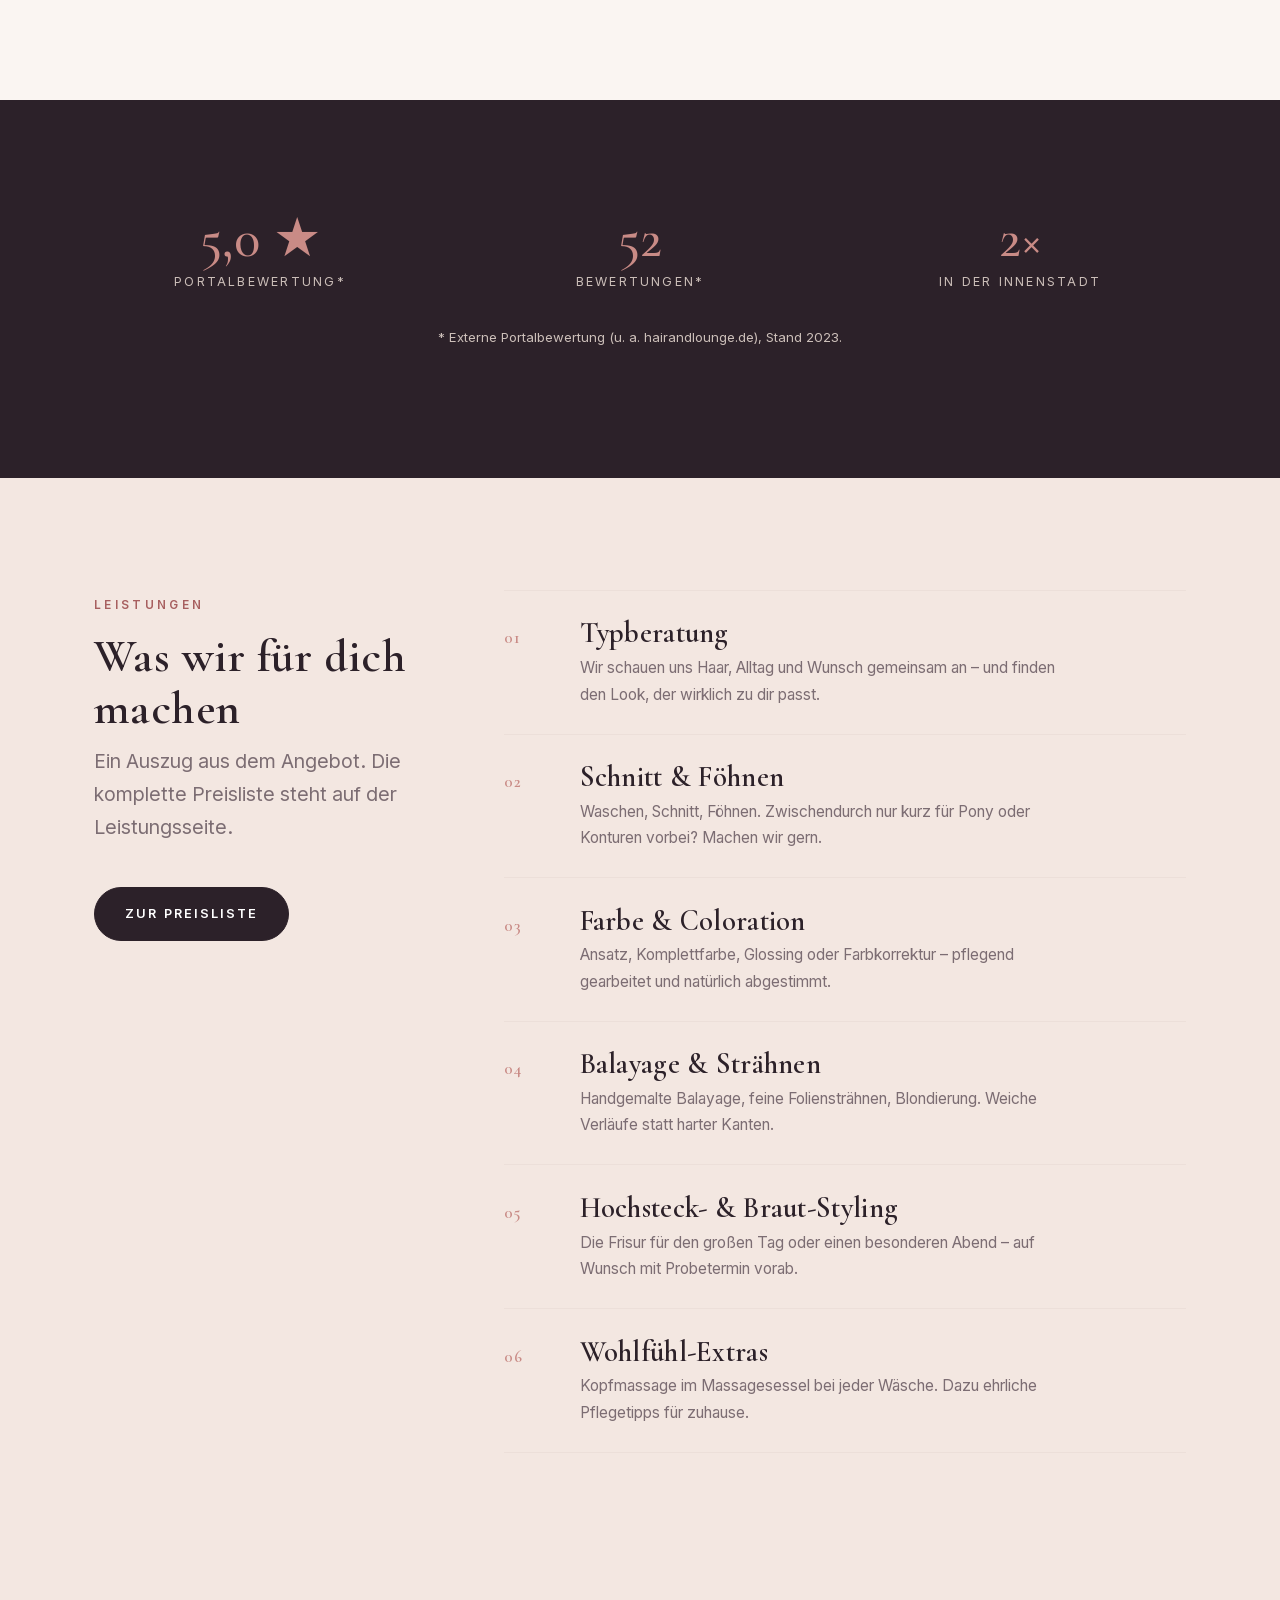
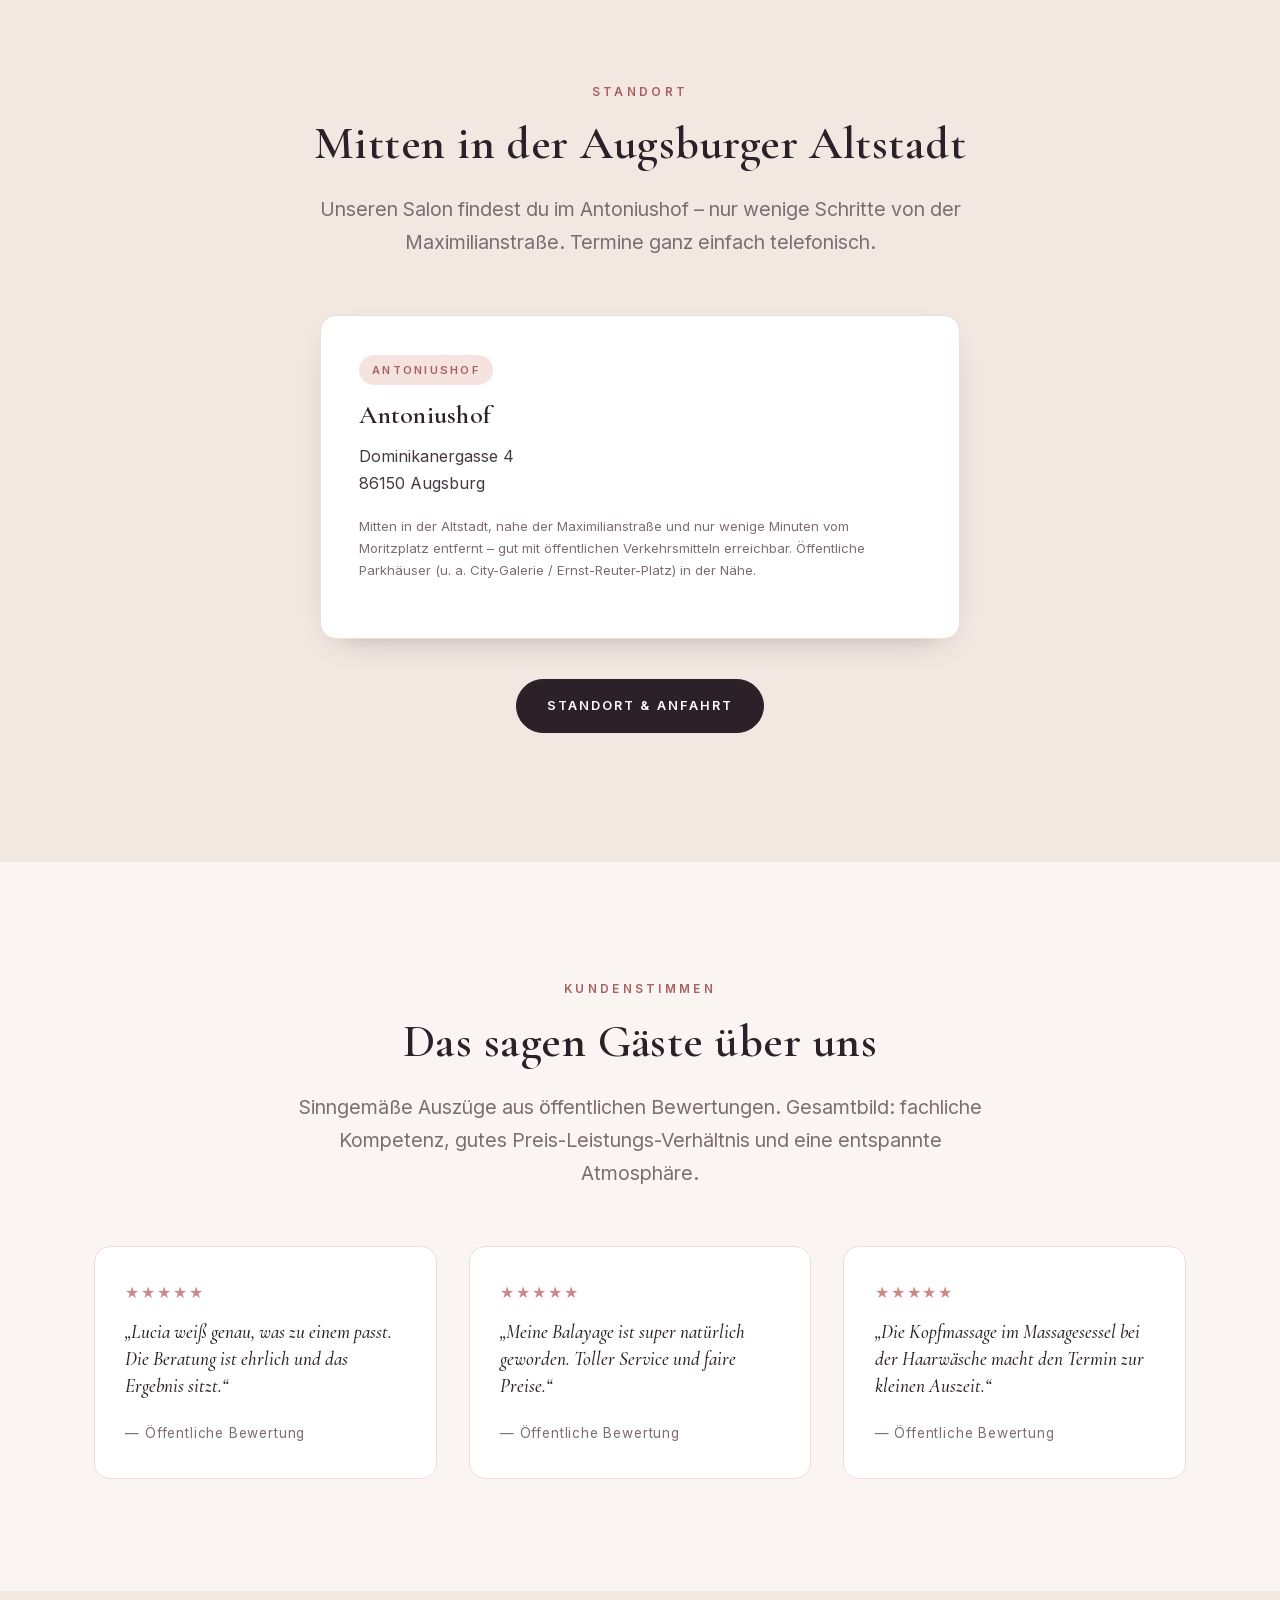
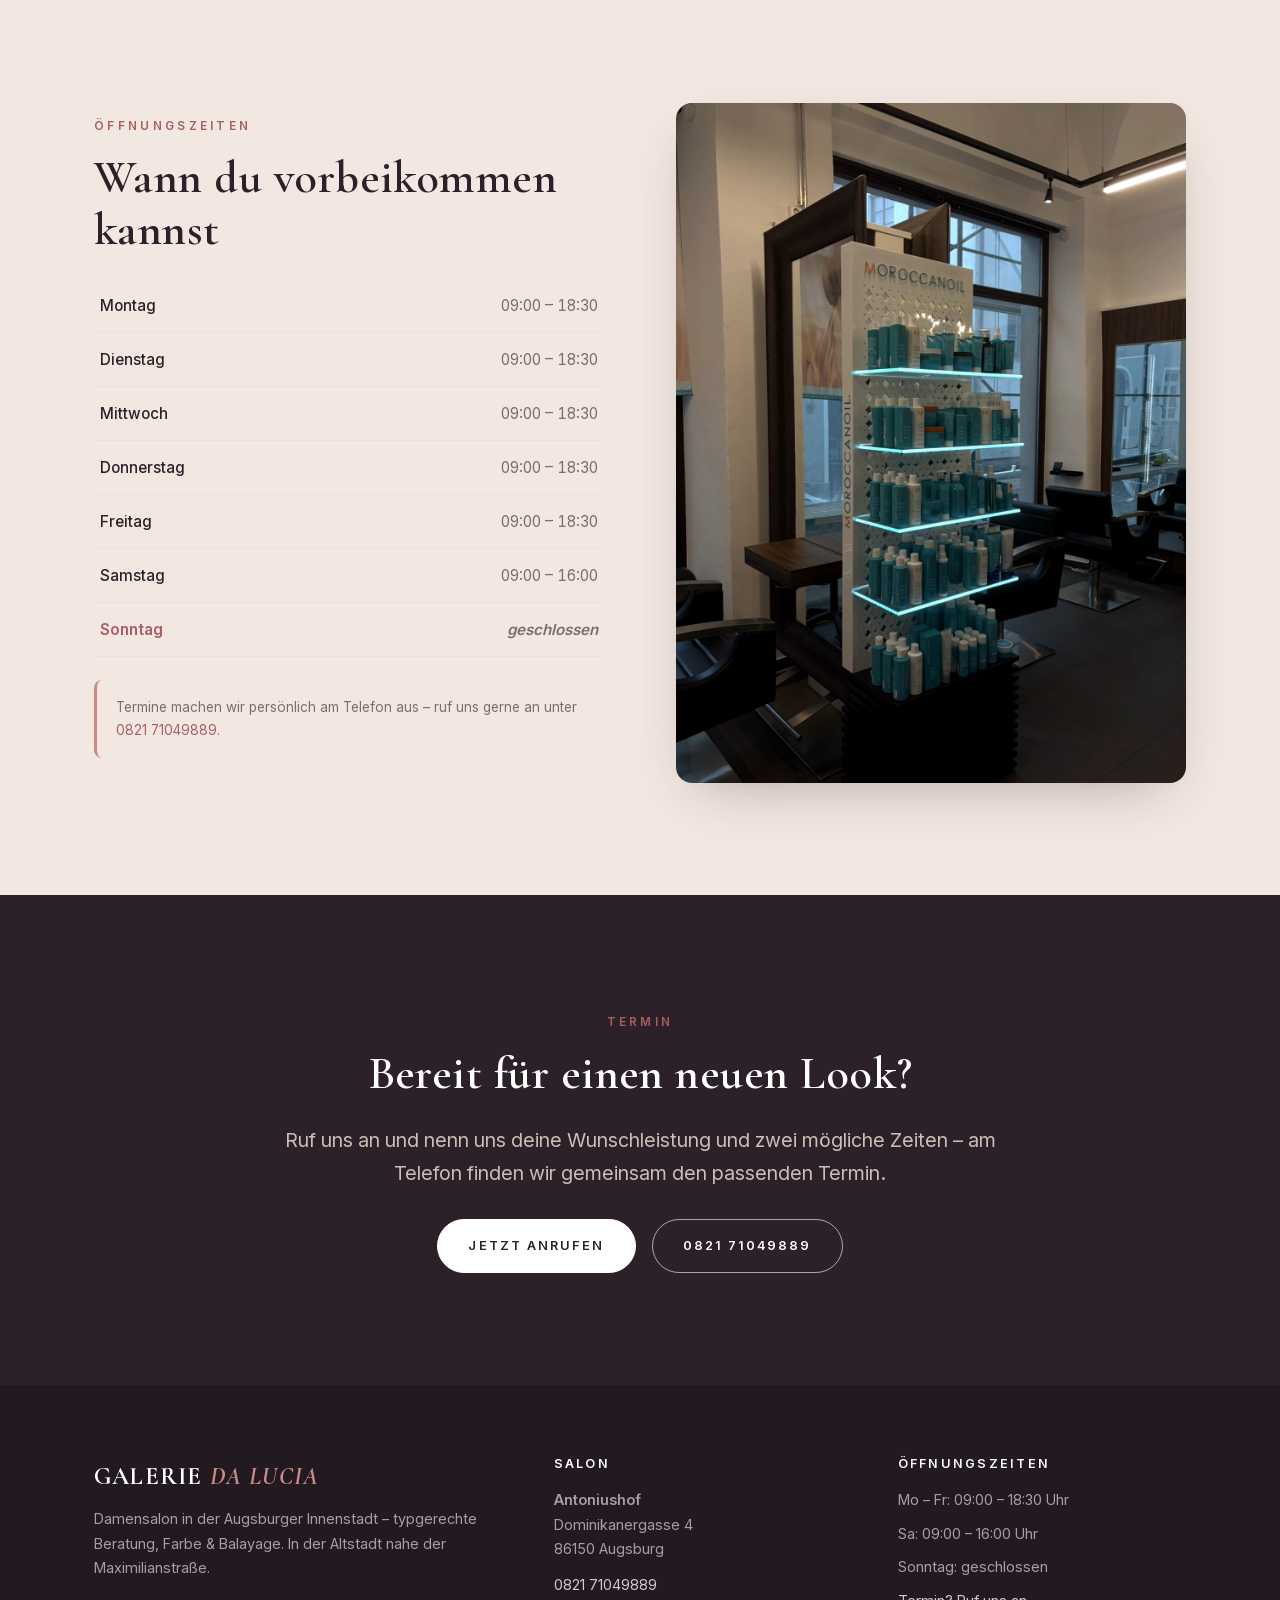
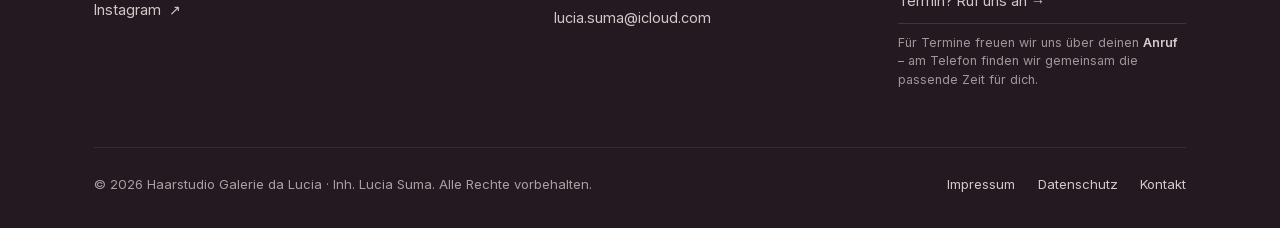
==== commit c9d841c1: "Terminhinweise freundlicher formulieren Statt "ausschließlich telefonisch – nicht per E-Mail" nun ei" ====
--- a/index.html
+++ b/index.html
@@ -255,7 +255,7 @@
             <tr class="closed"><th>Sonntag</th><td>geschlossen</td></tr>
           </tbody>
         </table>
-        <p class="price-note" style="margin-top:1.4rem">Termine vereinbaren wir ausschließlich telefonisch unter <a href="tel:+4982171049889">0821 71049889</a> – eine Online-Buchung gibt es nicht.</p>
+        <p class="price-note" style="margin-top:1.4rem">Termine machen wir persönlich am Telefon aus – ruf uns gerne an unter <a href="tel:+4982171049889">0821 71049889</a>.</p>
       </div>
       <div class="split__media">
         <img src="assets/img/story.jpg" alt="Moroccanoil-Produktdisplay im Haarstudio Galerie da Lucia" width="1200" height="1600" loading="lazy" decoding="async">
@@ -268,7 +268,7 @@
     <div class="container reveal">
       <span class="eyebrow">Termin</span>
       <h2>Bereit für einen neuen Look?</h2>
-      <p class="lead">Ruf uns an und nenn uns deine Wunschleistung und zwei mögliche Zeiten – Termine vereinbaren wir ausschließlich telefonisch.</p>
+      <p class="lead">Ruf uns an und nenn uns deine Wunschleistung und zwei mögliche Zeiten – am Telefon finden wir gemeinsam den passenden Termin.</p>
       <div class="hero__cta">
         <a href="tel:+4982171049889" class="btn btn--light">Jetzt anrufen</a>
         <a href="tel:+4982171049889" class="btn btn--ghost" style="color:#fff;border-color:rgba(255,255,255,.6)">0821 71049889</a>
@@ -301,7 +301,7 @@
           <li>Sa: 09:00 – 16:00 Uhr</li>
           <li>Sonntag: geschlossen</li>
           <li style="margin-top:.6rem"><a href="tel:+4982171049889">Termin? Ruf uns an →</a></li>
-          <li class="footer-note" style="margin-top:.6rem">Termine werden <strong>ausschließlich telefonisch</strong> vereinbart – nicht per E-Mail.</li>
+          <li class="footer-note" style="margin-top:.6rem">Für Termine freuen wir uns über deinen <strong>Anruf</strong> – am Telefon finden wir gemeinsam die passende Zeit für dich.</li>
         </ul>
       </div>
     </div>
